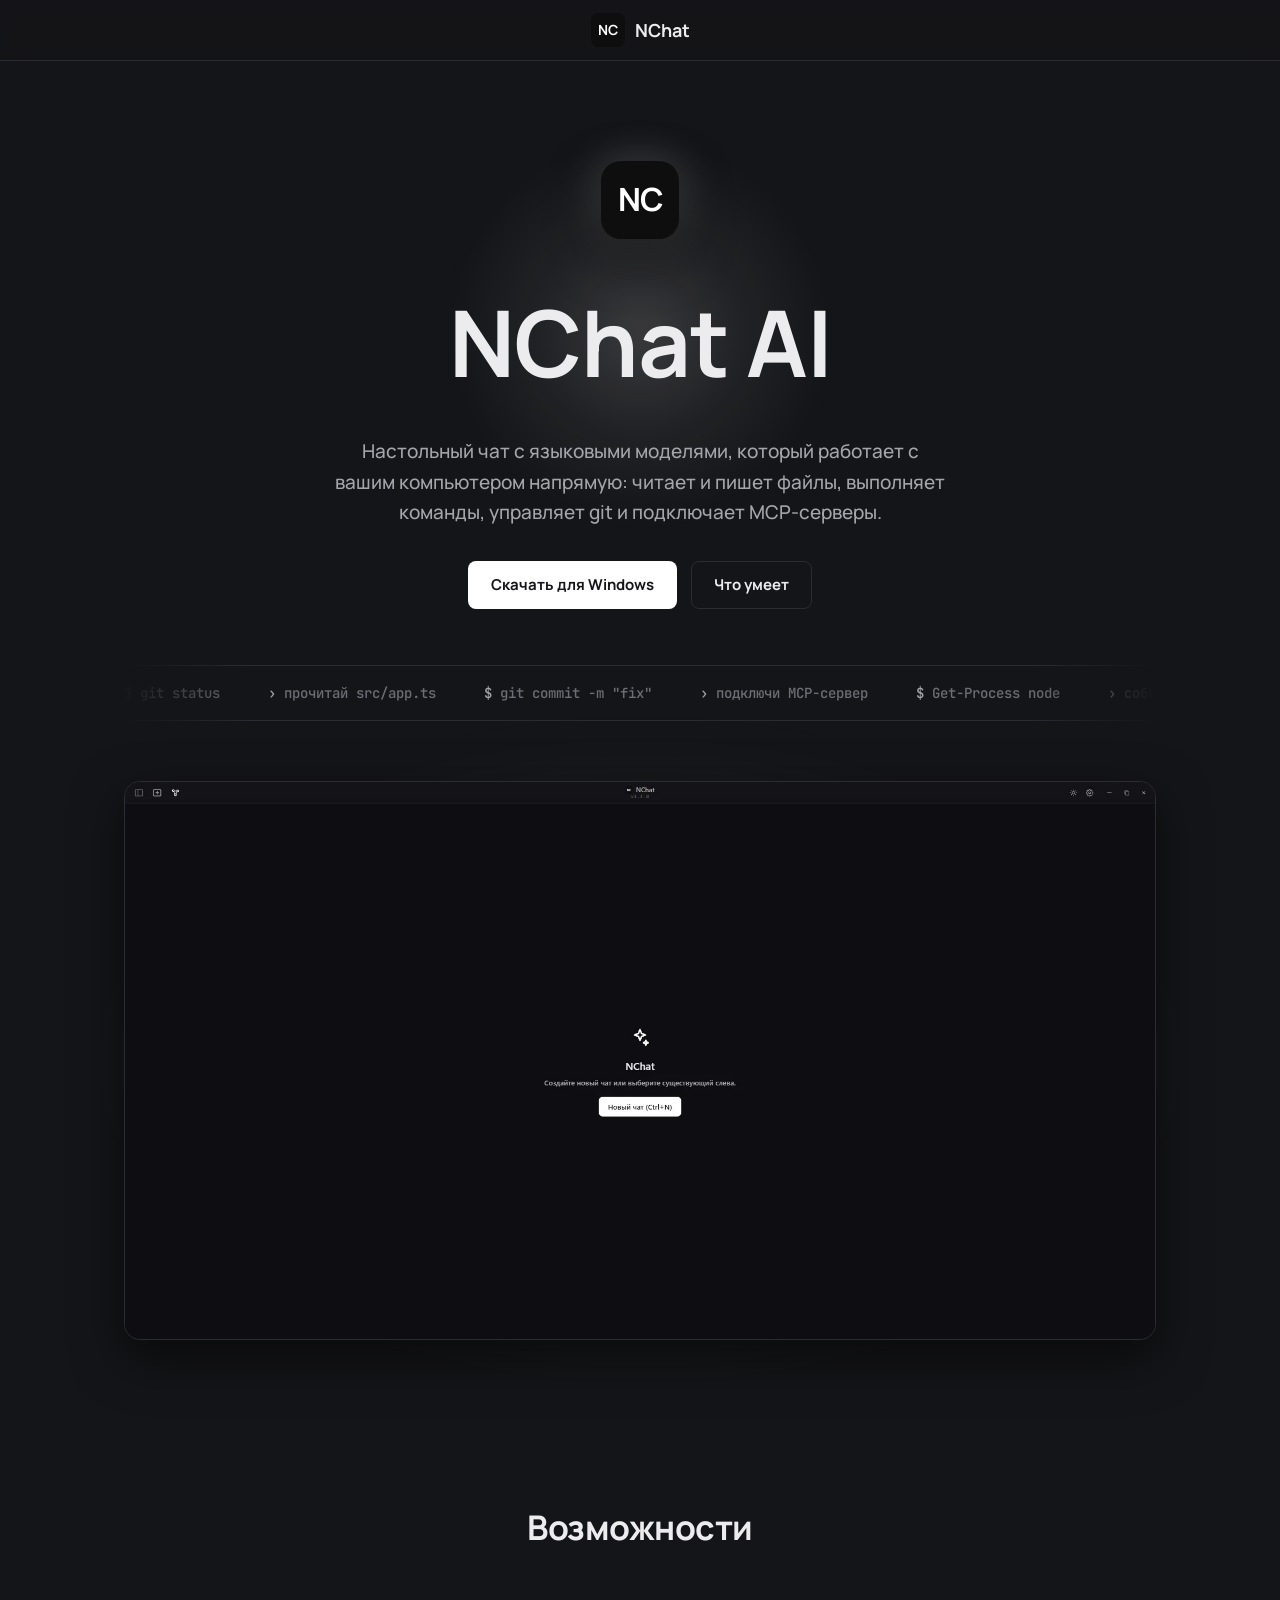
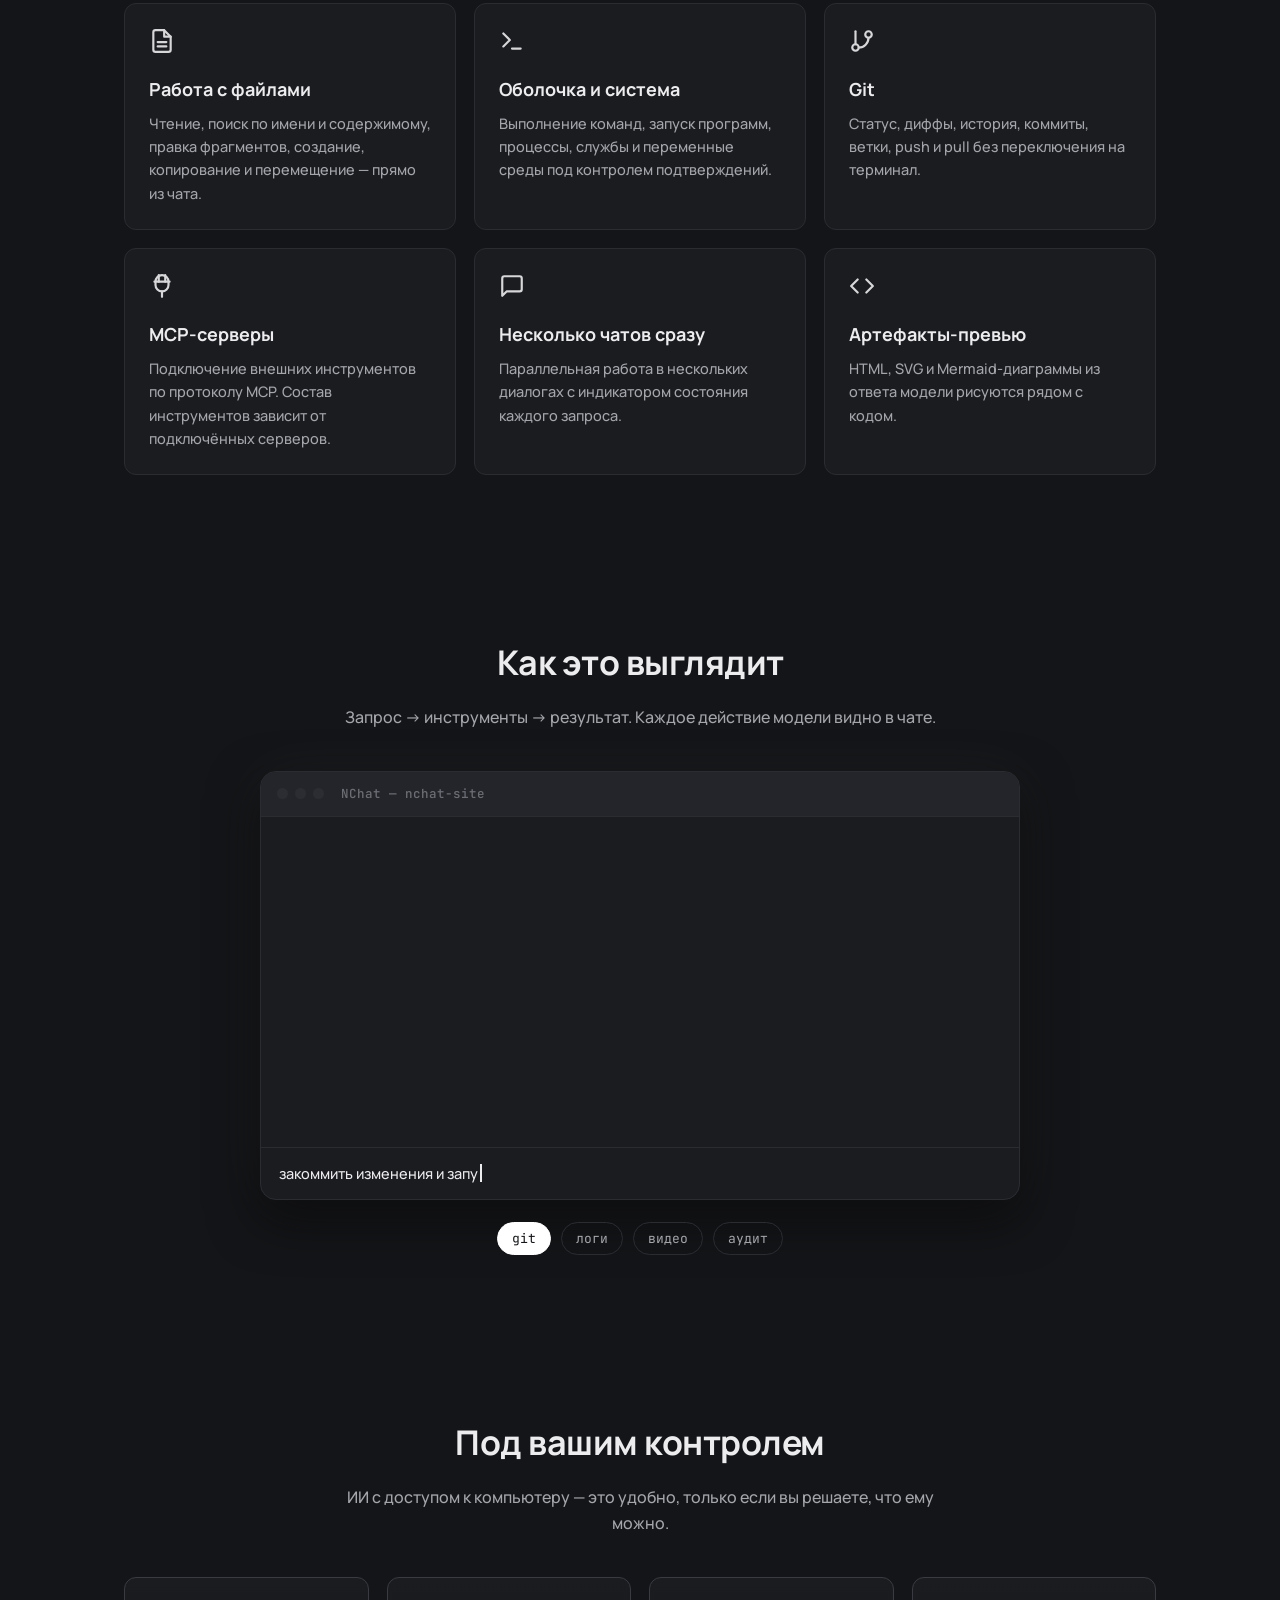
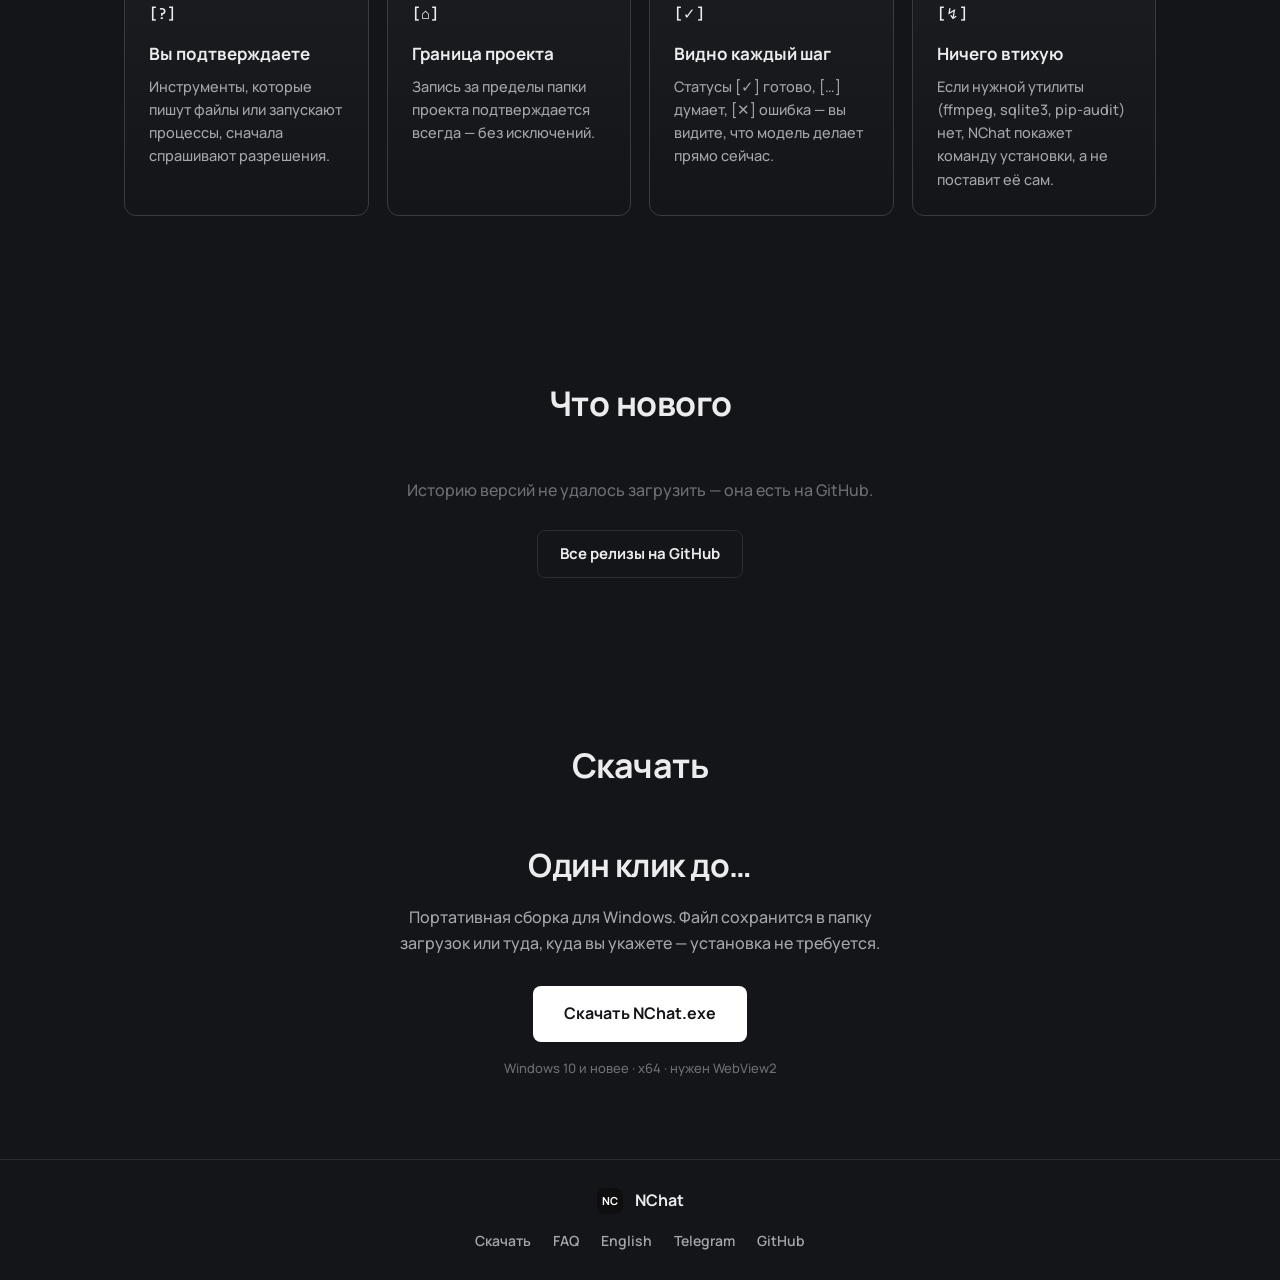
==== index.html @ 92246696 "EN: перевод описаний релизов (en/releases.json) и FAQ (en/faq.html), hreflang, sitemap" ====
<!DOCTYPE html>
<html lang="ru">
<head>
  <meta charset="UTF-8" />
  <meta name="viewport" content="width=device-width, initial-scale=1.0" />
  <title>NChat AI — ИИ-чат для Windows с доступом к файлам, git и MCP</title>
  <meta name="description" content="NChat AI — бесплатный настольный ИИ-чат для Windows. Работает с файлами, оболочкой, git и MCP-серверами, параллельные чаты в одном окне." />
  <meta name="google-site-verification" content="sOSsTt8j9l43cKcpFLRdEtRQj6Wx3uHddxCGCiyUdO0" />
  <link rel="canonical" href="https://uzuqween.github.io/nchat-site/" />
  <link rel="alternate" hreflang="ru" href="https://uzuqween.github.io/nchat-site/" />
  <link rel="alternate" hreflang="en" href="https://uzuqween.github.io/nchat-site/en/" />
  <link rel="alternate" hreflang="x-default" href="https://uzuqween.github.io/nchat-site/" />
  <meta name="robots" content="index, follow" />
  <meta property="og:type" content="website" />
  <meta property="og:site_name" content="NChat" />
  <meta name="application-name" content="NChat" />
  <meta property="og:title" content="NChat AI — ИИ-чат для Windows с доступом к файлам, git и MCP" />
  <meta property="og:description" content="Бесплатное приложение для Windows: файлы, оболочка, git, MCP-серверы и параллельные чаты с языковыми моделями в одном окне." />
  <meta property="og:url" content="https://uzuqween.github.io/nchat-site/" />
  <meta property="og:image" content="https://uzuqween.github.io/nchat-site/assets/main.jpg?v=110" />
  <meta property="og:locale" content="ru_RU" />
  <meta name="twitter:card" content="summary_large_image" />
  <script type="application/ld+json">
  {"@context":"https://schema.org","@type":"SoftwareApplication","name":"NChat","alternateName":["NChat AI","NeuralChat"],"downloadUrl":"https://github.com/uzuqween/nchat-site/releases/latest/download/NChat.exe","sameAs":["https://github.com/uzuqween/nchat-site","https://t.me/NChat_AI"],"operatingSystem":"Windows","applicationCategory":"DeveloperApplication","inLanguage":["ru","en"],"isAccessibleForFree":true,"description":"Настольный ИИ-чат: файлы, оболочка, git, MCP-серверы и параллельные чаты в одном окне.","url":"https://uzuqween.github.io/nchat-site/","image":"https://uzuqween.github.io/nchat-site/assets/main.jpg?v=110","offers":{"@type":"Offer","price":"0","priceCurrency":"RUB"}}
  </script>
  <script type="application/ld+json">
  {"@context":"https://schema.org","@type":"WebSite","name":"NChat","alternateName":["NChat AI","NeuralChat","NChat (NeuralChat)"],"url":"https://uzuqween.github.io/nchat-site/"}
  </script>
  <link rel="icon" href="assets/icon.svg" type="image/svg+xml" />
  <link rel="preconnect" href="https://fonts.googleapis.com" />
  <link rel="preconnect" href="https://fonts.gstatic.com" crossorigin />
  <!-- Manrope с кириллицей (Quicksand русский текст не поддерживает) + JetBrains Mono для акцентов -->
  <link rel="stylesheet" href="https://fonts.googleapis.com/css2?family=Manrope:wght@400;500;600;700;800&family=JetBrains+Mono:wght@400;500&display=swap" />
  <link rel="stylesheet" href="styles.css?v=8" />
</head>
<body>
  <header class="site-header">
    <div class="container header-inner">
      <a class="brand" href="#top">
        <span class="brand-logo" aria-hidden="true">NC</span>
        <span class="brand-name">NChat</span>
      </a>
    </div>
  </header>

  <main id="top">
    <!-- Первый экран -->
    <section class="hero">
      <div class="container hero-inner">
        <div class="hero-logo" aria-hidden="true">NC</div>
        <h1 class="hero-title">NChat AI</h1>
        <p class="hero-lead">
          Настольный чат с языковыми моделями, который работает с вашим
          компьютером напрямую: читает и пишет файлы, выполняет команды,
          управляет git и подключает MCP-серверы.
        </p>
        <div class="hero-actions">
          <a class="btn btn-primary" href="#download">Скачать для Windows</a>
          <a class="btn btn-ghost" href="#features">Что умеет</a>
        </div>

        <!-- Бегущая строка: команды и запросы, которые NChat выполняет на практике.
             Контент дублирован — петля marquee бесшовная. -->
        <div class="hero-marquee" aria-hidden="true">
          <div class="marquee">
            <div class="marquee-track">
              <span class="marquee-item"><b>$</b> git status</span>
              <span class="marquee-item"><b>›</b> прочитай src/app.ts</span>
              <span class="marquee-item"><b>$</b> git commit -m "fix"</span>
              <span class="marquee-item"><b>›</b> подключи MCP-сервер</span>
              <span class="marquee-item"><b>$</b> Get-Process node</span>
              <span class="marquee-item"><b>›</b> собери HTML-превью</span>
              <span class="marquee-item"><b>$</b> git push origin master</span>
              <span class="marquee-item"><b>›</b> найди TODO в проекте</span>
              <span class="marquee-item"><b>$</b> git status</span>
              <span class="marquee-item"><b>›</b> прочитай src/app.ts</span>
              <span class="marquee-item"><b>$</b> git commit -m "fix"</span>
              <span class="marquee-item"><b>›</b> подключи MCP-сервер</span>
              <span class="marquee-item"><b>$</b> Get-Process node</span>
              <span class="marquee-item"><b>›</b> собери HTML-превью</span>
              <span class="marquee-item"><b>$</b> git push origin master</span>
              <span class="marquee-item"><b>›</b> найди TODO в проекте</span>
            </div>
          </div>
        </div>

        <div class="hero-preview" id="hero-preview">
          <img src="assets/main.jpg?v=110" alt="Главное окно NChat" loading="lazy" />
        </div>
      </div>
    </section>

    <!-- Возможности -->
    <section id="features" class="section">
      <div class="container">
        <h2 class="section-title">Возможности</h2>
        <div class="feature-grid">
          <article class="feature">
            <svg class="feature-icon" viewBox="0 0 24 24" fill="none" stroke="currentColor" stroke-width="2" stroke-linecap="round" stroke-linejoin="round" aria-hidden="true">
              <path d="M14 2H6a2 2 0 0 0-2 2v16a2 2 0 0 0 2 2h12a2 2 0 0 0 2-2V8z"/><polyline points="14 2 14 8 20 8"/><line x1="16" y1="13" x2="8" y2="13"/><line x1="16" y1="17" x2="8" y2="17"/>
            </svg>
            <h3>Работа с файлами</h3>
            <p>Чтение, поиск по имени и содержимому, правка фрагментов, создание, копирование и перемещение — прямо из чата.</p>
          </article>
          <article class="feature">
            <svg class="feature-icon" viewBox="0 0 24 24" fill="none" stroke="currentColor" stroke-width="2" stroke-linecap="round" stroke-linejoin="round" aria-hidden="true">
              <polyline points="4 17 10 11 4 5"/><line x1="12" y1="19" x2="20" y2="19"/>
            </svg>
            <h3>Оболочка и система</h3>
            <p>Выполнение команд, запуск программ, процессы, службы и переменные среды под контролем подтверждений.</p>
          </article>
          <article class="feature">
            <svg class="feature-icon" viewBox="0 0 24 24" fill="none" stroke="currentColor" stroke-width="2" stroke-linecap="round" stroke-linejoin="round" aria-hidden="true">
              <line x1="6" y1="3" x2="6" y2="15"/><circle cx="18" cy="6" r="3"/><circle cx="6" cy="18" r="3"/><path d="M18 9a9 9 0 0 1-9 9"/>
            </svg>
            <h3>Git</h3>
            <p>Статус, диффы, история, коммиты, ветки, push и pull без переключения на терминал.</p>
          </article>
          <article class="feature">
            <svg class="feature-icon" viewBox="0 0 24 24" fill="none" stroke="currentColor" stroke-width="2" stroke-linecap="round" stroke-linejoin="round" aria-hidden="true">
              <path d="M9 2v6"/><path d="M15 2v6"/><path d="M12 17v5"/><path d="M5 8h14"/><path d="M6 11V8a6 6 0 0 1 12 0v3a6 6 0 0 1-12 0z"/>
            </svg>
            <h3>MCP-серверы</h3>
            <p>Подключение внешних инструментов по протоколу MCP. Состав инструментов зависит от подключённых серверов.</p>
          </article>
          <article class="feature">
            <svg class="feature-icon" viewBox="0 0 24 24" fill="none" stroke="currentColor" stroke-width="2" stroke-linecap="round" stroke-linejoin="round" aria-hidden="true">
              <path d="M21 15a2 2 0 0 1-2 2H7l-4 4V5a2 2 0 0 1 2-2h14a2 2 0 0 1 2 2z"/>
            </svg>
            <h3>Несколько чатов сразу</h3>
            <p>Параллельная работа в нескольких диалогах с индикатором состояния каждого запроса.</p>
          </article>
          <article class="feature">
            <svg class="feature-icon" viewBox="0 0 24 24" fill="none" stroke="currentColor" stroke-width="2" stroke-linecap="round" stroke-linejoin="round" aria-hidden="true">
              <polyline points="16 18 22 12 16 6"/><polyline points="8 6 2 12 8 18"/>
            </svg>
            <h3>Артефакты-превью</h3>
            <p>HTML, SVG и Mermaid-диаграммы из ответа модели рисуются рядом с кодом.</p>
          </article>
        </div>
      </div>
    </section>


    <!-- Демо: анимированное окно чата, сценарии крутятся по кругу (script.js) -->
    <section id="demo" class="section">
      <div class="container">
        <h2 class="section-title">Как это выглядит</h2>
        <p class="section-lead">Запрос → инструменты → результат. Каждое действие модели видно в чате.</p>
        <div class="demo-window" aria-label="Анимированный пример работы NChat">
          <div class="demo-titlebar">
            <span class="demo-dot"></span><span class="demo-dot"></span><span class="demo-dot"></span>
            <span class="demo-title" id="demo-title">NChat — проект</span>
          </div>
          <div class="demo-body" id="demo-body" aria-live="polite"></div>
          <div class="demo-input">
            <span class="demo-input-text" id="demo-input"></span><span class="demo-caret" aria-hidden="true"></span>
          </div>
        </div>
        <div class="demo-tabs" id="demo-tabs" role="tablist"></div>
      </div>
    </section>

    <!-- Безопасность -->
    <section id="security" class="section">
      <div class="container">
        <h2 class="section-title">Под вашим контролем</h2>
        <p class="section-lead">ИИ с доступом к компьютеру — это удобно, только если вы решаете, что ему можно.</p>
        <div class="security-grid">
          <article class="security-card">
            <span class="security-badge">[?]</span>
            <h3>Вы подтверждаете</h3>
            <p>Инструменты, которые пишут файлы или запускают процессы, сначала спрашивают разрешения.</p>
          </article>
          <article class="security-card">
            <span class="security-badge">[⌂]</span>
            <h3>Граница проекта</h3>
            <p>Запись за пределы папки проекта подтверждается всегда — без исключений.</p>
          </article>
          <article class="security-card">
            <span class="security-badge">[✓]</span>
            <h3>Видно каждый шаг</h3>
            <p>Статусы [✓] готово, […] думает, [✕] ошибка — вы видите, что модель делает прямо сейчас.</p>
          </article>
          <article class="security-card">
            <span class="security-badge">[↯]</span>
            <h3>Ничего втихую</h3>
            <p>Если нужной утилиты (ffmpeg, sqlite3, pip-audit) нет, NChat покажет команду установки, а не поставит её сам.</p>
          </article>
        </div>
      </div>
    </section>

    <!-- Что нового: подтягивается из GitHub Releases (script.js) -->
    <section id="changelog" class="section">
      <div class="container changelog-inner">
        <h2 class="section-title">Что нового</h2>
        <div class="changelog" id="changelog-list">
          <p class="changelog-fallback">Загружаем историю версий…</p>
        </div>
        <a class="btn btn-ghost changelog-all" href="https://github.com/uzuqween/nchat-site/releases" target="_blank" rel="noopener">Все релизы на GitHub</a>
      </div>
    </section>

    <!-- Скачивание -->
    <section id="download" class="section">
      <div class="container download-inner">
        <h2 class="section-title">Скачать</h2>
        <p class="download-tagline">Один клик до…</p>
        <p class="download-text">
          Портативная сборка для Windows. Файл сохранится в папку загрузок или
          туда, куда вы укажете — установка не требуется.
        </p>
        <a class="btn btn-primary btn-lg" id="download-btn" href="https://github.com/uzuqween/nchat-site/releases/latest/download/NChat.exe">
          Скачать NChat.exe
        </a>
        <p class="download-stats" id="download-stats" hidden></p>
        <p class="download-note">Windows 10 и новее · x64 · нужен WebView2</p>
      </div>
    </section>
  </main>

  <footer class="site-footer">
    <div class="container footer-inner">
      <span class="brand-logo brand-logo-sm" aria-hidden="true">NC</span>
      <span class="footer-text">NChat</span>
      <nav class="footer-nav" aria-label="Ссылки">
        <a class="footer-link" href="#download">Скачать</a>
        <a class="footer-link" href="faq.html">FAQ</a>
        <a class="footer-link" href="en/" hreflang="en" lang="en">English</a>
        <a class="footer-link" href="https://t.me/NChat_AI" target="_blank" rel="noopener">Telegram</a>
        <a class="footer-link" href="https://github.com/uzuqween/nchat-site/releases" target="_blank" rel="noopener">GitHub</a>
      </nav>
    </div>
  </footer>

  <script src="script.js?v=4"></script>
</body>
</html>
---- styles.css ----
/* ─────────── Токены (совпадают с приложением NChat) ─────────── */

:root {
  --font: 'Manrope', -apple-system, BlinkMacSystemFont, 'Segoe UI', Roboto, sans-serif;
  --font-mono: 'JetBrains Mono', 'Cascadia Code', Consolas, monospace;

  --radius-sm: 8px;
  --radius: 12px;
  --radius-lg: 16px;

  --transition: 140ms cubic-bezier(0.22, 1, 0.36, 1);
  --transition-slow: 300ms cubic-bezier(0.22, 1, 0.36, 1);
  --ease-out: cubic-bezier(0.16, 1, 0.3, 1);
  --ease-spring: cubic-bezier(0.34, 1.4, 0.64, 1);

  --accent: #ffffff;
  --accent-rgb: 255, 255, 255;

  /* Серо-графитовая тёмная тема */
  --bg-primary: #141518;
  --bg-secondary: #1b1c20;
  --bg-tertiary: #24252a;
  --bg-hover: #2c2d33;
  --border: #2b2c32;
  --text-primary: #ececee;
  --text-secondary: #a4a6ac;
  --text-muted: #6c6e75;
  --shadow: 0 4px 16px rgba(0, 0, 0, 0.4);
  --shadow-lg: 0 18px 50px rgba(0, 0, 0, 0.55);

  --maxw: 1080px;
}

/* ─────────── Сброс ─────────── */

* { margin: 0; padding: 0; box-sizing: border-box; }

html { scroll-behavior: smooth; }

body {
  font-family: var(--font);
  font-size: 16px;
  font-weight: 500;
  line-height: 1.6;
  color: var(--text-primary);
  background: var(--bg-primary);
  -webkit-font-smoothing: antialiased;
  text-rendering: optimizeLegibility;
}

a { color: inherit; text-decoration: none; }

.container {
  width: 100%;
  max-width: var(--maxw);
  margin: 0 auto;
  padding: 0 24px;
}

/* ─────────── Логотип-куб NC ─────────── */

.brand-logo {
  display: inline-flex;
  align-items: center;
  justify-content: center;
  width: 34px;
  height: 34px;
  border-radius: var(--radius-sm);
  background: #0e0e0e;
  color: #fff;
  font-weight: 700;
  font-size: 14px;
  letter-spacing: -0.5px;
  flex: 0 0 auto;
}

.brand-logo-sm { width: 26px; height: 26px; font-size: 11px; }

/* ─────────── Шапка ─────────── */

.site-header {
  position: sticky;
  top: 0;
  z-index: 20;
  background: rgba(20, 21, 24, 0.8);
  backdrop-filter: blur(10px);
  border-bottom: 1px solid var(--border);
}

.header-inner {
  display: flex;
  align-items: center;
  justify-content: center;
  height: 60px;
}

.brand {
  display: inline-flex;
  align-items: center;
  gap: 10px;
  font-weight: 700;
  font-size: 18px;
}

.nav {
  display: flex;
  align-items: center;
  gap: 24px;
  font-size: 14px;
  font-weight: 600;
}

.nav a {
  color: var(--text-secondary);
  transition: color var(--transition);
}

.nav a:hover { color: var(--text-primary); }

.nav-github {
  display: inline-flex;
  align-items: center;
  gap: 7px;
  padding: 6px 14px;
  border: 1px solid var(--border);
  border-radius: var(--radius-sm);
  transition: border-color var(--transition), color var(--transition), background var(--transition);
}

.nav-github:hover { border-color: var(--text-muted); background: var(--bg-hover); }

/* Кнопка-бургер: скрыта на десктопе, появляется на мобильных */
.nav-toggle {
  display: none;
  flex-direction: column;
  justify-content: center;
  gap: 5px;
  width: 40px;
  height: 40px;
  padding: 8px;
  background: transparent;
  border: 1px solid var(--border);
  border-radius: var(--radius-sm);
  cursor: pointer;
}

.nav-toggle span {
  display: block;
  height: 2px;
  width: 100%;
  background: var(--text-primary);
  border-radius: 2px;
  transition: transform var(--transition), opacity var(--transition);
}

/* Превращение бургера в крестик при открытом меню */
.nav-toggle[aria-expanded="true"] span:nth-child(1) { transform: translateY(7px) rotate(45deg); }
.nav-toggle[aria-expanded="true"] span:nth-child(2) { opacity: 0; }
.nav-toggle[aria-expanded="true"] span:nth-child(3) { transform: translateY(-7px) rotate(-45deg); }

/* ─────────── Первый экран ─────────── */

.hero {
  position: relative;
  padding: 100px 0 80px;
  overflow: hidden;
}

/* Bloom: мягкое свечение за логотипом-кубом. Радиальный градиент без резких
   границ читается как рассеянный свет. */
/* Bloom за логотипом. Позиция смещается за курсором через --bloom-x/--bloom-y
   (обновляет script.js, свойство translate не конфликтует с transform-центровкой). */
.hero::before {
  content: '';
  position: absolute;
  top: 60px;
  left: 50%;
  width: 420px;
  height: 420px;
  transform: translateX(-50%);
  background: radial-gradient(circle, rgba(var(--accent-rgb), 0.16) 0%, rgba(var(--accent-rgb), 0.06) 34%, transparent 66%);
  pointer-events: none;
  filter: blur(10px);
  animation: bloomPulse 6s ease-in-out infinite;
  z-index: 0;
  translate: var(--bloom-x, 0px) var(--bloom-y, 0px);
}

@keyframes bloomPulse {
  0%, 100% { opacity: 0.75; transform: translateX(-50%) scale(1); }
  50% { opacity: 1; transform: translateX(-50%) scale(1.06); }
}

.hero-inner {
  position: relative;
  z-index: 1;
  display: flex;
  flex-direction: column;
  align-items: center;
  text-align: center;
}

.hero-logo {
  display: inline-flex;
  align-items: center;
  justify-content: center;
  width: 78px;
  height: 78px;
  border-radius: 20px;
  background: #0e0e0e;
  color: #fff;
  font-weight: 700;
  font-size: 32px;
  letter-spacing: -1px;
  margin-bottom: 30px;
  box-shadow: var(--shadow-lg), 0 0 44px rgba(var(--accent-rgb), 0.22);
  animation: riseIn 600ms var(--ease-out) both;
}

.hero-title {
  font-size: clamp(48px, 9vw, 92px);
  font-weight: 700;
  letter-spacing: -1px;
  animation: riseIn 600ms var(--ease-out) both;
}

.hero-lead {
  max-width: 620px;
  margin-top: 20px;
  font-size: clamp(16px, 2.2vw, 19px);
  color: var(--text-secondary);
  animation: riseIn 600ms var(--ease-out) 80ms both;
}

.hero-actions {
  display: flex;
  gap: 14px;
  margin-top: 34px;
  flex-wrap: wrap;
  justify-content: center;
  animation: riseIn 600ms var(--ease-out) 160ms both;
}

.hero-preview {
  position: relative;
  width: 100%;
  margin-top: 60px;
  perspective: 1200px;
  animation: riseIn 700ms var(--ease-out) 240ms both;
}

/* Bloom за главным скриншотом: свечение шире самой картинки, поэтому
   изображение как будто светится изнутри и отделяется от фона. */
.hero-preview::before {
  content: '';
  position: absolute;
  inset: -8% -4%;
  background: radial-gradient(ellipse at center, rgba(var(--accent-rgb), 0.16) 0%, rgba(var(--accent-rgb), 0.05) 42%, transparent 72%);
  filter: blur(28px);
  z-index: 0;
  pointer-events: none;
}

.hero-preview img {
  position: relative;
  z-index: 1;
  display: block;
  width: 100%;
  height: auto;
  border: 1px solid var(--border);
  border-radius: var(--radius-lg);
  box-shadow: var(--shadow-lg);
  transform: rotateX(var(--tilt-x, 0deg)) rotateY(var(--tilt-y, 0deg));
  will-change: transform;
}

/* Плавный возврат наклона при уходе курсора (класс вешает script.js) */
.hero-preview.tilt-settle img {
  transition: transform 500ms var(--ease-out);
}

/* ─────────── Бегущая строка команд ─────────── */

.hero-marquee {
  margin-top: 56px;
  width: 100%;
}

.marquee {
  overflow: hidden;
  border-top: 1px solid var(--border);
  border-bottom: 1px solid var(--border);
  padding: 14px 0;
  white-space: nowrap;
  -webkit-mask-image: linear-gradient(90deg, transparent, #000 12%, #000 88%, transparent);
  mask-image: linear-gradient(90deg, transparent, #000 12%, #000 88%, transparent);
}

.marquee-track {
  display: inline-flex;
  animation: marqueeScroll 36s linear infinite;
}

/* Контент дублируется в HTML дважды — бесшовная петля на -50% */
@keyframes marqueeScroll {
  from { transform: translateX(0); }
  to { transform: translateX(-50%); }
}

.marquee-item {
  font-family: var(--font-mono);
  font-size: 14px;
  color: var(--text-muted);
  margin-right: 48px;
  flex: 0 0 auto;
}

.marquee-item b { color: var(--text-secondary); font-weight: 500; }

/* ─────────── Кнопки ─────────── */

.btn {
  display: inline-flex;
  align-items: center;
  justify-content: center;
  padding: 11px 22px;
  border-radius: var(--radius-sm);
  border: 1px solid transparent;
  font-family: inherit;
  font-size: 15px;
  font-weight: 700;
  cursor: pointer;
  transition: transform var(--transition), background var(--transition), border-color var(--transition), color var(--transition), box-shadow var(--transition);
}

.btn-primary {
  background: var(--accent);
  color: #141518;
}

.btn-primary:hover { transform: translateY(-2px); box-shadow: var(--shadow), 0 0 30px rgba(var(--accent-rgb), 0.28); }
.btn-primary:active { transform: translateY(0) scale(0.97); }

.btn-ghost {
  background: transparent;
  border-color: var(--border);
  color: var(--text-primary);
}

.btn-ghost:hover { border-color: var(--text-muted); background: var(--bg-hover); transform: translateY(-2px); }
.btn-ghost:active { transform: translateY(0) scale(0.97); }

.btn-lg { padding: 14px 30px; font-size: 16px; }

/* ─────────── Секции ─────────── */

.section { padding: 80px 0; }

.section-title {
  font-size: clamp(26px, 4vw, 34px);
  font-weight: 700;
  letter-spacing: -0.5px;
  text-align: center;
  margin-bottom: 48px;
}

/* ─────────── Возможности ─────────── */

.feature-grid {
  display: grid;
  grid-template-columns: repeat(auto-fit, minmax(280px, 1fr));
  gap: 18px;
}

.feature {
  padding: 24px;
  border: 1px solid var(--border);
  border-radius: var(--radius);
  background: var(--bg-secondary);
  transition: border-color var(--transition-slow), transform var(--transition-slow), box-shadow var(--transition-slow);
}

.feature:hover {
  border-color: rgba(var(--accent-rgb), 0.35);
  transform: translateY(-3px);
  box-shadow: var(--shadow), 0 0 24px rgba(var(--accent-rgb), 0.07);
}

.feature-icon {
  width: 26px;
  height: 26px;
  color: var(--text-primary);
  opacity: 0.9;
  margin-bottom: 14px;
}

.feature h3 {
  font-size: 18px;
  font-weight: 700;
  margin-bottom: 8px;
}

.feature p {
  font-size: 14.5px;
  color: var(--text-secondary);
}

/* ─────────── Скачивание ─────────── */

.download-inner {
  display: flex;
  flex-direction: column;
  align-items: center;
  text-align: center;
}

.download-text {
  max-width: 520px;
  color: var(--text-secondary);
  margin-bottom: 30px;
}

/* Короткая фраза над текстом блока: крупная, приглушённая, задаёт настроение. */
.download-tagline {
  font-size: clamp(22px, 4vw, 32px);
  font-weight: 700;
  letter-spacing: -0.5px;
  margin-bottom: 14px;
  color: var(--text-primary);
}

/* Строка статистики из GitHub Releases API: версия · размер · скачивания */
.download-stats {
  margin-top: 16px;
  font-family: var(--font-mono);
  font-size: 13px;
  color: var(--text-secondary);
  padding: 6px 14px;
  border: 1px solid var(--border);
  border-radius: 999px;
  background: var(--bg-secondary);
}

.download-stats .accent { color: var(--text-primary); font-weight: 700; }

.download-note {
  margin-top: 16px;
  font-size: 13px;
  color: var(--text-muted);
}

/* ─────────── Подвал ─────────── */

.site-footer {
  border-top: 1px solid var(--border);
  padding: 28px 0;
}

.footer-inner {
  display: flex;
  align-items: center;
  gap: 12px;
}

.footer-text { font-weight: 700; }

.footer-author {
  margin-left: auto;
  font-size: 13px;
  color: var(--text-muted);
  font-family: var(--font-mono, monospace);
}

.footer-link {
  font-size: 14px;
  font-weight: 600;
  color: var(--text-secondary);
  transition: color var(--transition);
}

.footer-link:hover { color: var(--text-primary); }

/* ─────────── Анимации ─────────── */

@keyframes riseIn {
  from { opacity: 0; transform: translateY(16px); }
  to { opacity: 1; transform: none; }
}

/* Появление секций при прокрутке (класс вешает script.js) */
.reveal {
  opacity: 0;
  transform: translateY(24px);
  transition: opacity 600ms var(--ease-out), transform 600ms var(--ease-out);
}

.reveal.visible { opacity: 1; transform: none; }

@media (prefers-reduced-motion: reduce) {
  html { scroll-behavior: auto; }
  * { animation-duration: 0.01ms !important; transition-duration: 0.01ms !important; }
  .reveal { opacity: 1; transform: none; }
  .marquee-track { animation: none; }
}

/* ─────────── Адаптив ─────────── */

@media (max-width: 640px) {
  .hero { padding: 70px 0 60px; }
  .section { padding: 60px 0; }

  /* Навигация превращается в выпадающее меню за бургером.
     Раньше ссылки просто скрывались — с телефона нельзя было попасть
     в «Возможности» и «Скачать». */
  .nav-toggle { display: flex; }

  .nav {
    position: absolute;
    top: 60px;
    left: 0;
    right: 0;
    flex-direction: column;
    align-items: stretch;
    gap: 4px;
    padding: 12px 24px 16px;
    background: var(--bg-primary);
    border-bottom: 1px solid var(--border);
    font-size: 15px;
    opacity: 0;
    transform: translateY(-8px);
    pointer-events: none;
    transition: opacity var(--transition-slow), transform var(--transition-slow);
  }

  .nav.open {
    opacity: 1;
    transform: none;
    pointer-events: auto;
  }

  .nav a {
    display: block;
    padding: 10px 4px;
  }

  .nav .nav-github {
    justify-content: center;
    margin-top: 8px;
    padding: 10px 14px;
  }

  .footer-inner { flex-wrap: wrap; }
  .footer-author { margin-left: 0; width: 100%; order: 5; }
}

/* ─────────── Подзаголовок секции ─────────── */

.section-lead {
  max-width: 600px;
  margin: -32px auto 40px;
  text-align: center;
  color: var(--text-secondary);
}

/* ─────────── Демо-окно ─────────── */

.demo-window {
  max-width: 760px;
  margin: 0 auto;
  border: 1px solid var(--border);
  border-radius: var(--radius-lg);
  background: var(--bg-secondary);
  box-shadow: var(--shadow-lg), 0 0 60px rgba(var(--accent-rgb), 0.05);
  overflow: hidden;
}

.demo-titlebar {
  display: flex;
  align-items: center;
  gap: 7px;
  padding: 12px 16px;
  border-bottom: 1px solid var(--border);
  background: var(--bg-tertiary);
}

.demo-dot { width: 11px; height: 11px; border-radius: 50%; background: var(--bg-hover); }

.demo-title {
  margin-left: 10px;
  font-family: var(--font-mono);
  font-size: 12.5px;
  color: var(--text-muted);
}

.demo-body {
  height: 330px;
  padding: 20px;
  display: flex;
  flex-direction: column;
  gap: 12px;
  overflow: hidden;
  justify-content: flex-end;
}

.demo-msg {
  max-width: 85%;
  padding: 10px 14px;
  border-radius: var(--radius);
  font-size: 14.5px;
  line-height: 1.5;
  animation: riseIn 360ms var(--ease-out) both;
}

.demo-msg.user {
  align-self: flex-end;
  background: var(--accent);
  color: #141518;
  font-weight: 600;
}

.demo-msg.bot {
  align-self: flex-start;
  background: var(--bg-tertiary);
  border: 1px solid var(--border);
  color: var(--text-primary);
}

.demo-msg.bot code {
  font-family: var(--font-mono);
  font-size: 13px;
  padding: 1px 6px;
  border-radius: 5px;
  background: var(--bg-hover);
}

.demo-tool {
  align-self: flex-start;
  font-family: var(--font-mono);
  font-size: 13px;
  color: var(--text-secondary);
  animation: riseIn 300ms var(--ease-out) both;
}

.demo-tool .st { font-weight: 500; margin-right: 8px; }
.demo-tool .st.run { color: #e8a54b; }
.demo-tool .st.ok { color: #5cc98a; }
.demo-tool .st.ask { color: #6aa7ff; }

.demo-input {
  display: flex;
  align-items: center;
  min-height: 52px;
  padding: 0 18px;
  border-top: 1px solid var(--border);
  font-size: 14.5px;
  color: var(--text-primary);
}

.demo-input-text:empty::before { content: 'Напишите сообщение…'; color: var(--text-muted); }

.demo-caret {
  width: 2px;
  height: 18px;
  margin-left: 2px;
  background: var(--text-primary);
  animation: caretBlink 1s steps(1) infinite;
}

@keyframes caretBlink { 50% { opacity: 0; } }

.demo-tabs {
  display: flex;
  justify-content: center;
  flex-wrap: wrap;
  gap: 10px;
  margin-top: 22px;
}

.demo-tab {
  padding: 7px 14px;
  border: 1px solid var(--border);
  border-radius: 999px;
  background: transparent;
  color: var(--text-secondary);
  font-family: var(--font-mono);
  font-size: 13px;
  cursor: pointer;
  transition: color var(--transition), border-color var(--transition), background var(--transition);
}

.demo-tab:hover { color: var(--text-primary); border-color: var(--text-muted); }
.demo-tab[aria-selected="true"] { color: #141518; background: var(--accent); border-color: var(--accent); }

/* ─────────── Безопасность ─────────── */

.security-grid {
  display: grid;
  grid-template-columns: repeat(auto-fit, minmax(230px, 1fr));
  gap: 18px;
}

.security-card {
  display: flex;
  flex-direction: column;
  padding: 24px;
  border: 1px solid #3a3b42;
  border-radius: var(--radius);
  background: linear-gradient(180deg, var(--bg-secondary), var(--bg-primary));
  transition: border-color var(--transition-slow), transform var(--transition-slow);
}

.security-card:hover { border-color: rgba(var(--accent-rgb), 0.35); transform: translateY(-3px); }

.security-badge {
  display: inline-block;
  margin-bottom: 14px;
  font-family: var(--font-mono);
  font-size: 15px;
  color: var(--text-primary);
}

.security-card h3 { font-size: 17px; font-weight: 700; margin-bottom: 8px; white-space: nowrap; }
.security-card p { font-size: 14.5px; color: var(--text-secondary); }

/* ─────────── Что нового ─────────── */

.changelog-inner { display: flex; flex-direction: column; align-items: center; }

.changelog {
  width: 100%;
  max-width: 760px;
  display: flex;
  flex-direction: column;
  gap: 12px;
}

.changelog-fallback { text-align: center; color: var(--text-muted); }

.release {
  border: 1px solid var(--border);
  border-radius: var(--radius);
  background: var(--bg-secondary);
  overflow: hidden;
}

.release summary {
  display: flex;
  align-items: center;
  gap: 12px;
  padding: 16px 20px;
  cursor: pointer;
  list-style: none;
  font-weight: 700;
}

.release summary::-webkit-details-marker { display: none; }

.release summary::after {
  content: '+';
  margin-left: auto;
  font-family: var(--font-mono);
  color: var(--text-muted);
  transition: transform var(--transition);
}

.release[open] summary::after { transform: rotate(45deg); }

.release-tag {
  font-family: var(--font-mono);
  font-size: 13px;
  padding: 2px 10px;
  border: 1px solid var(--border);
  border-radius: 999px;
  color: var(--text-primary);
}

.release-latest {
  font-family: var(--font-mono);
  font-size: 11.5px;
  padding: 2px 8px;
  border-radius: 999px;
  background: var(--accent);
  color: #141518;
}

.release-date { font-size: 13px; font-weight: 500; color: var(--text-muted); }

.release-body {
  padding: 0 20px 18px;
  font-size: 14.5px;
  color: var(--text-secondary);
}

.release-body h4 {
  margin: 14px 0 6px;
  font-size: 14.5px;
  color: var(--text-primary);
}

.release-body ul { padding-left: 20px; }
.release-body li { margin: 3px 0; }
.release-body strong { color: var(--text-primary); }
.release-body code {
  font-family: var(--font-mono);
  font-size: 12.5px;
  padding: 1px 6px;
  border-radius: 5px;
  background: var(--bg-hover);
  color: var(--text-primary);
}

.changelog-all { margin-top: 26px; }

@media (max-width: 640px) {
  .demo-body { height: 360px; padding: 14px; }
  .demo-msg { max-width: 92%; font-size: 14px; }
  .release summary { flex-wrap: wrap; }
}


/* ─────────── FAQ ─────────── */

.faq-section { padding-top: 120px; }

.faq-inner { max-width: 820px; }

.faq-section .section-lead { margin-bottom: 40px; }

.faq-list {
  display: flex;
  flex-direction: column;
  gap: 12px;
}

.faq-item {
  border: 1px solid var(--border);
  border-radius: var(--radius);
  background: var(--bg-secondary);
  transition: border-color var(--transition-slow), box-shadow var(--transition-slow);
}

.faq-item:hover,
.faq-item[open] {
  border-color: rgba(var(--accent-rgb), 0.35);
  box-shadow: var(--shadow), 0 0 24px rgba(var(--accent-rgb), 0.07);
}

.faq-item summary {
  display: flex;
  align-items: center;
  gap: 14px;
  padding: 18px 22px;
  cursor: pointer;
  list-style: none;
}

.faq-item summary::-webkit-details-marker { display: none; }

.faq-item summary:focus-visible {
  outline: 2px solid rgba(var(--accent-rgb), 0.5);
  outline-offset: 2px;
  border-radius: var(--radius);
}

.faq-icon {
  flex-shrink: 0;
  width: 22px;
  height: 22px;
  color: var(--text-primary);
  opacity: 0.9;
}

.faq-item h3 {
  flex: 1;
  font-size: 17px;
  font-weight: 700;
}

.faq-chevron {
  flex-shrink: 0;
  width: 18px;
  height: 18px;
  color: var(--text-muted);
  transition: transform var(--transition-slow), color var(--transition);
}

.faq-item[open]:not(.is-closing) .faq-chevron {
  transform: rotate(180deg);
  color: var(--text-primary);
}

.faq-answer {
  overflow: hidden;
  transition: height 340ms cubic-bezier(0.22, 1, 0.36, 1), opacity 340ms cubic-bezier(0.22, 1, 0.36, 1);
}

.faq-item p {
  padding: 0 22px 20px 58px;
  font-size: 15px;
  color: var(--text-secondary);
}

.faq-item a,
.faq-cta a:not(.btn) {
  color: var(--text-primary);
  text-decoration: underline;
  text-underline-offset: 3px;
}

.faq-cta {
  margin-top: 40px;
  display: flex;
  flex-direction: column;
  align-items: center;
  gap: 16px;
  text-align: center;
  color: var(--text-secondary);
}

.nav a[aria-current="page"] { color: var(--text-primary); }

@media (max-width: 600px) {
  .faq-item summary { padding: 16px; gap: 12px; }
  .faq-item p { padding: 0 16px 18px 50px; }
}

/* ─────────── Подвал: ссылки ─────────── */

.footer-inner {
  flex-wrap: wrap;
  justify-content: center;
  text-align: center;
}

.footer-nav {
  flex-basis: 100%;
  display: flex;
  flex-wrap: wrap;
  justify-content: center;
  gap: 8px 22px;
  margin-top: 4px;
}
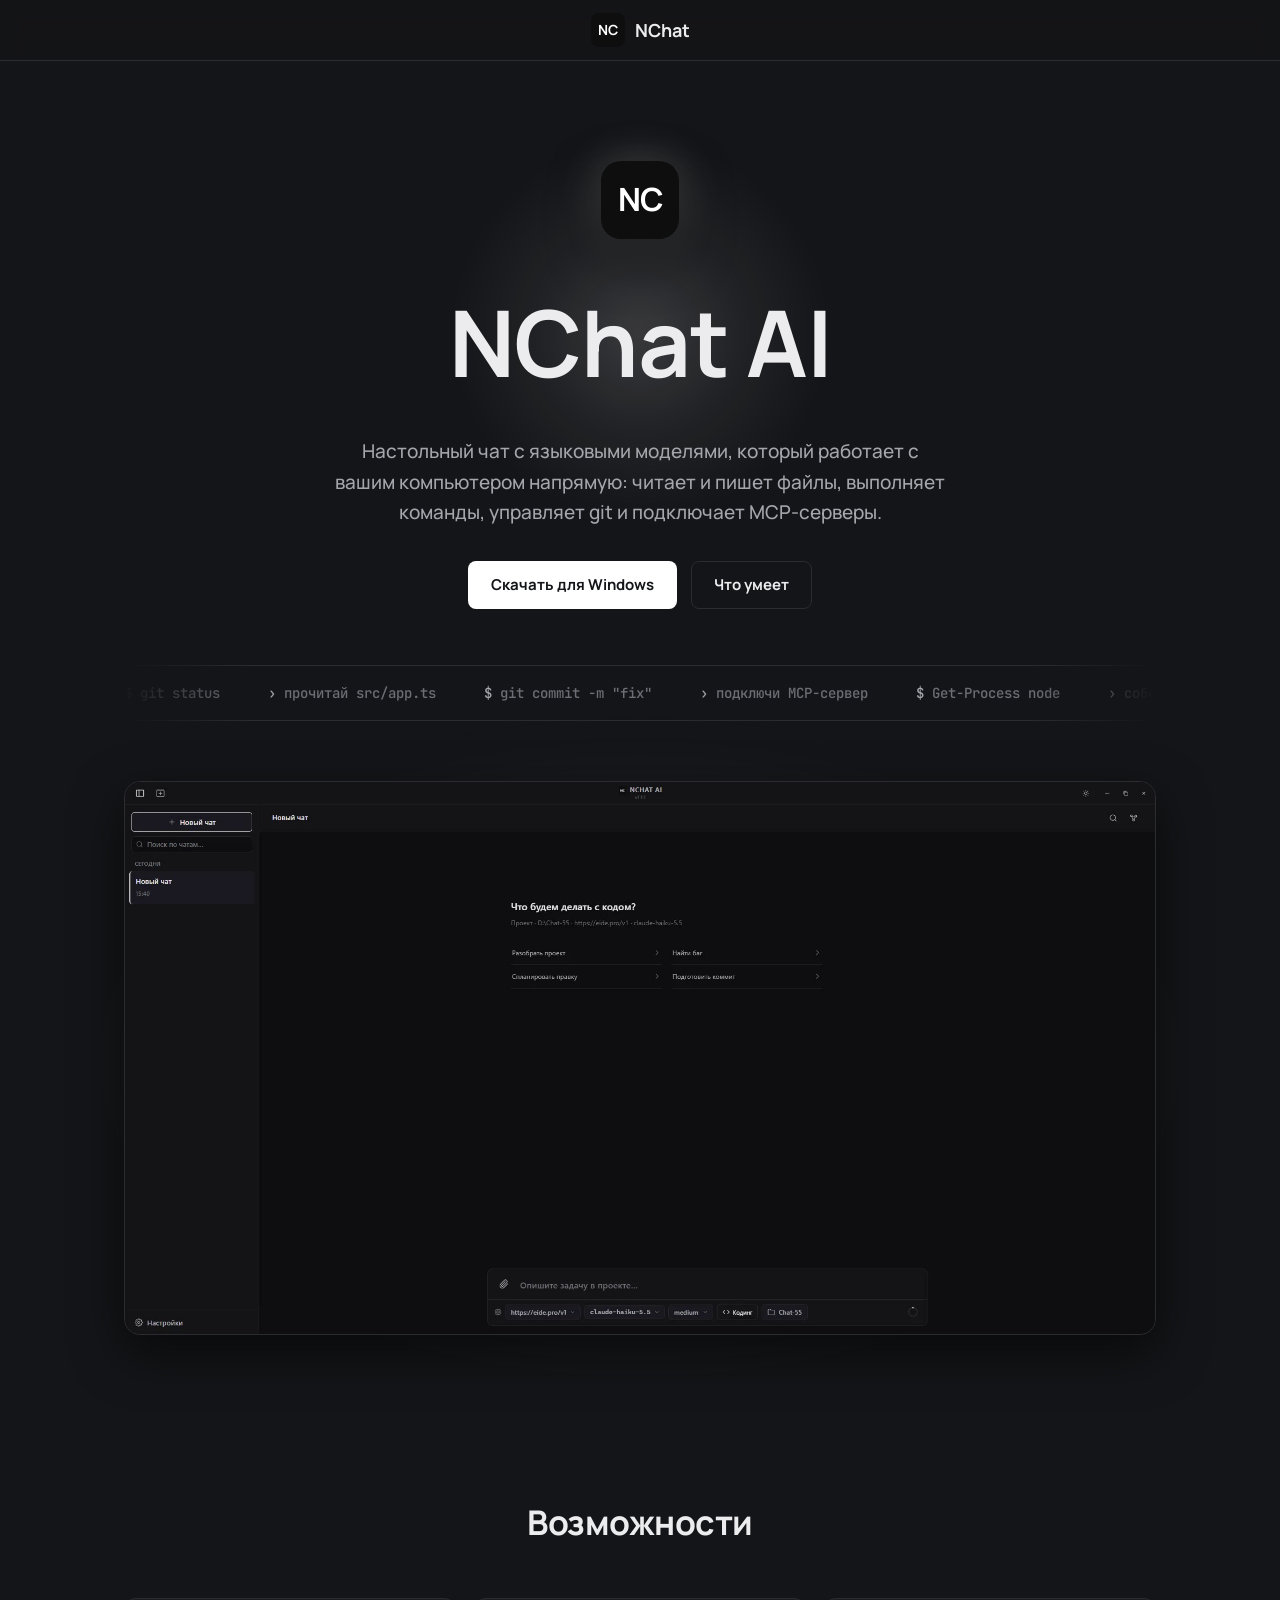
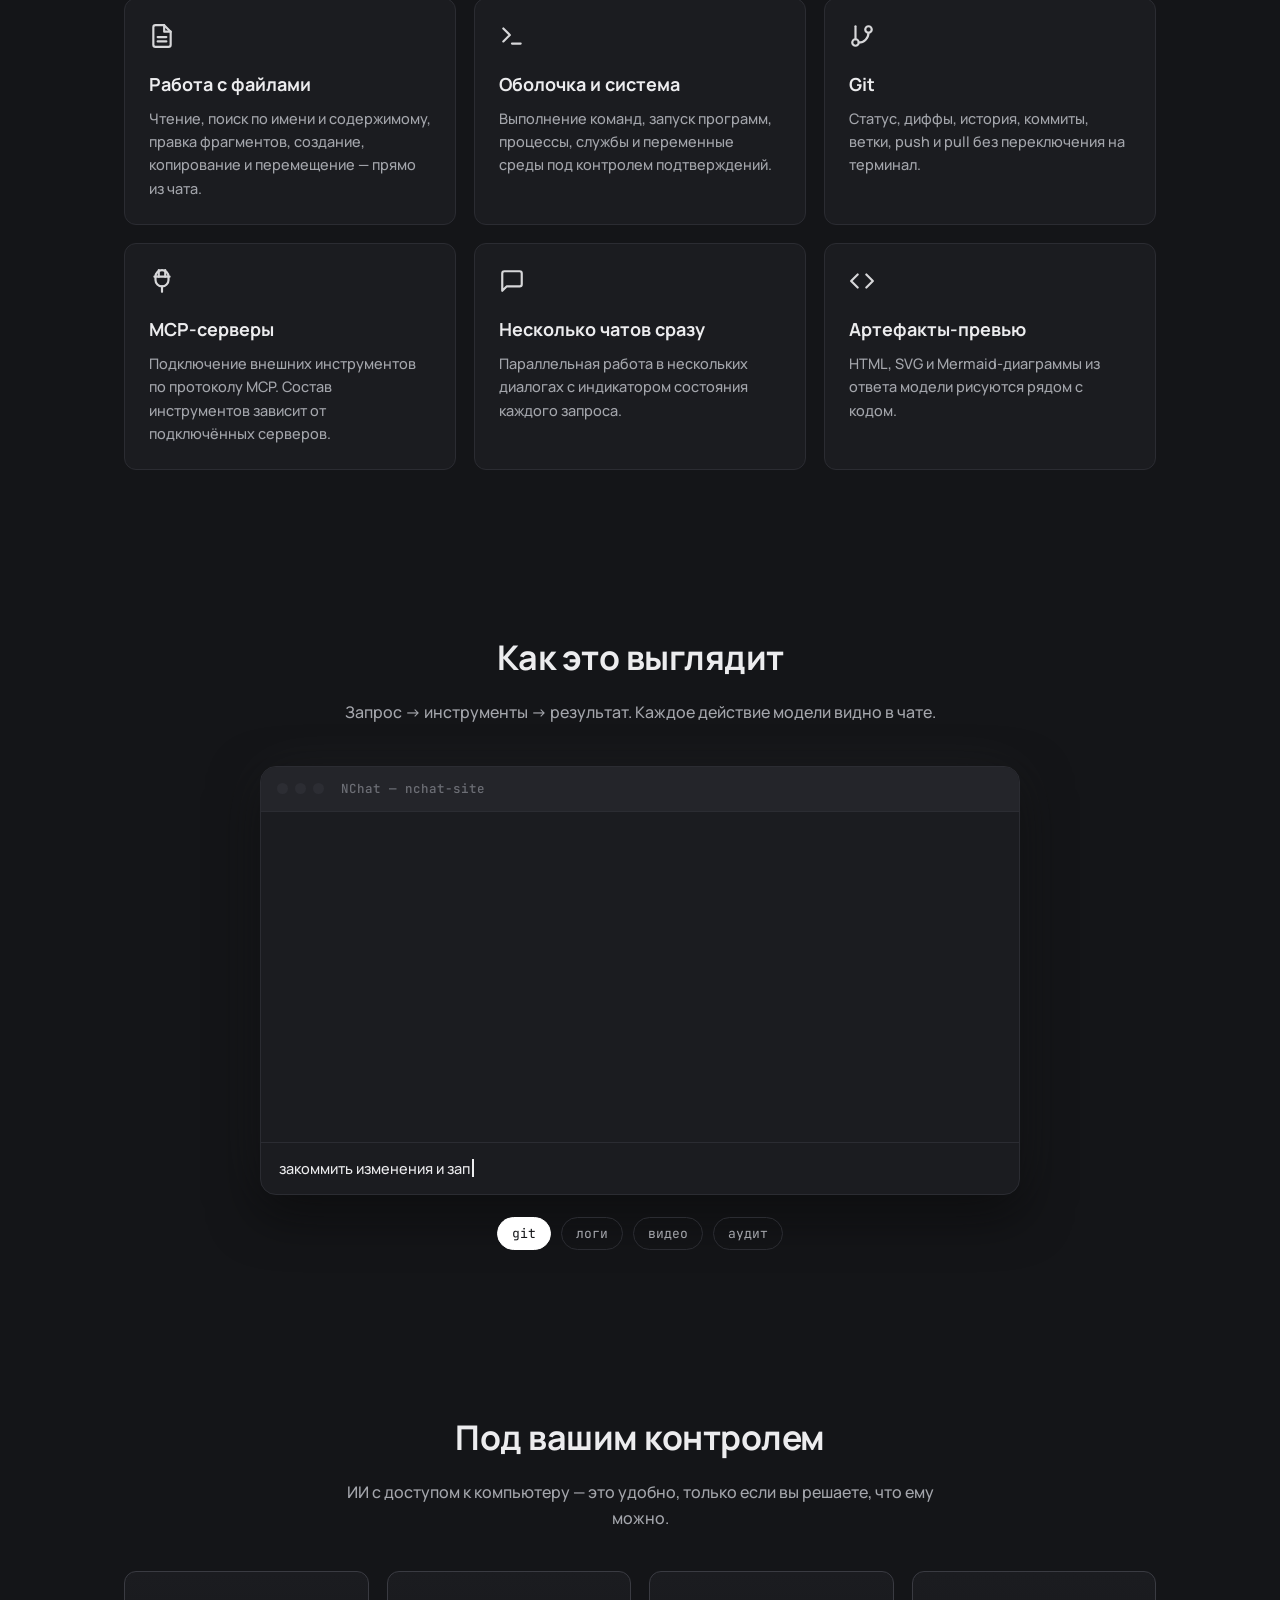
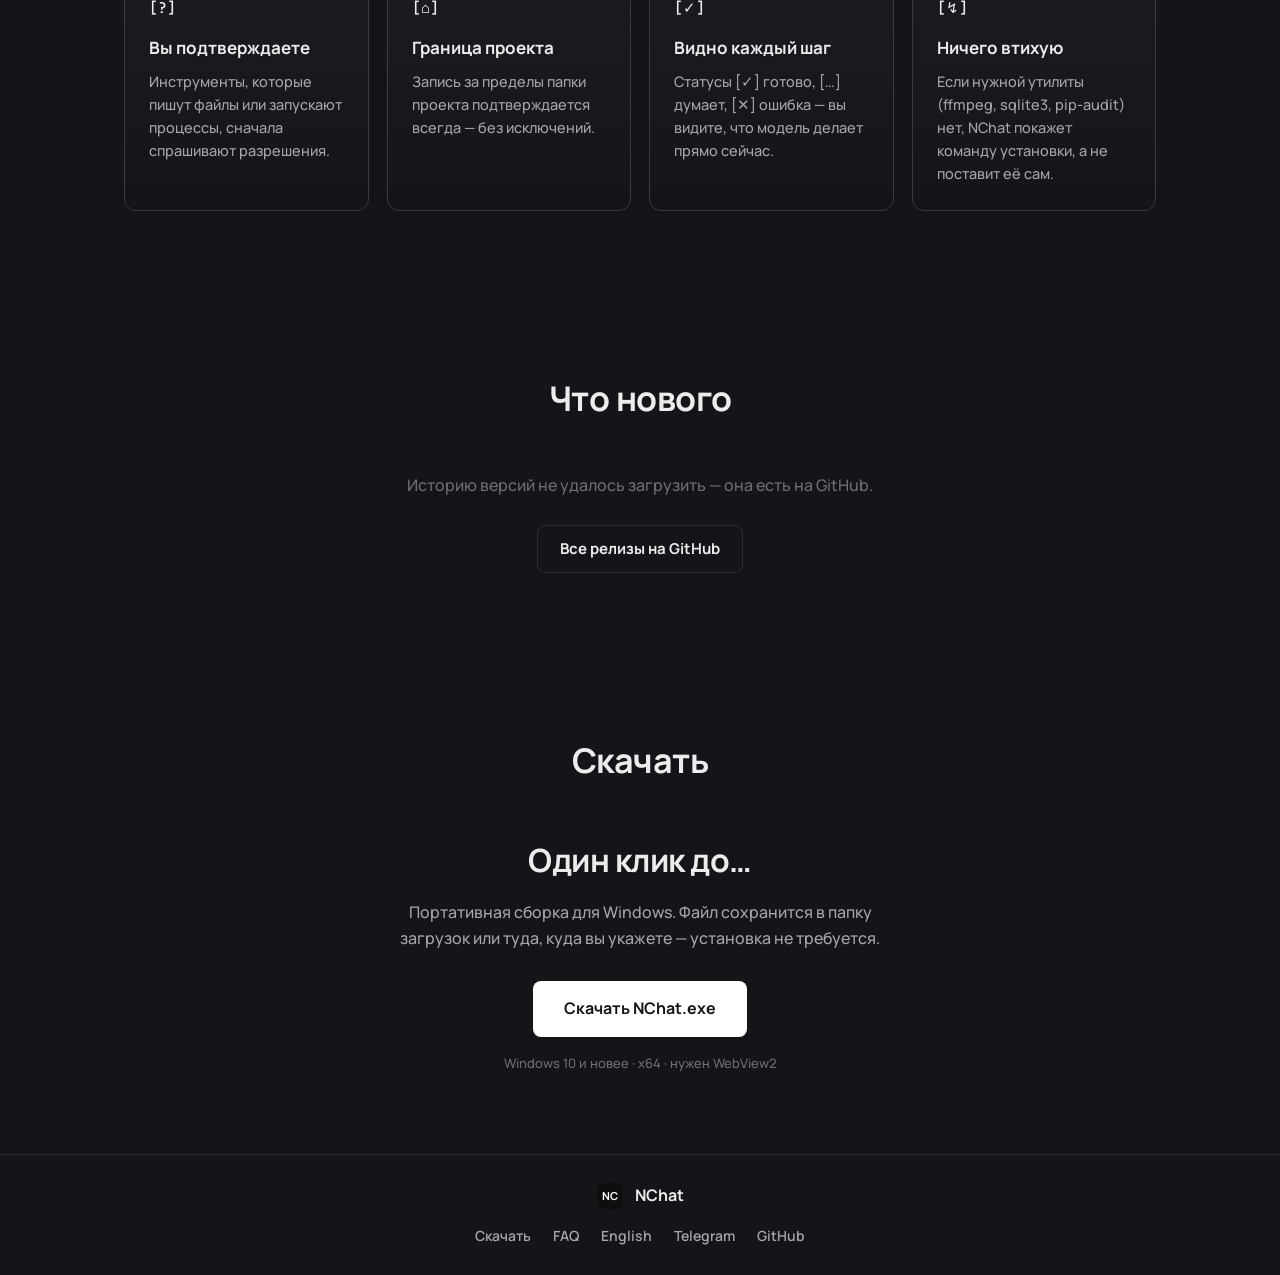
==== commit c60caa2b: "Новый скриншот главного окна (main.jpg, v=111)" ====
--- a/index.html
+++ b/index.html
@@ -17,11 +17,11 @@
   <meta property="og:title" content="NChat AI — ИИ-чат для Windows с доступом к файлам, git и MCP" />
   <meta property="og:description" content="Бесплатное приложение для Windows: файлы, оболочка, git, MCP-серверы и параллельные чаты с языковыми моделями в одном окне." />
   <meta property="og:url" content="https://uzuqween.github.io/nchat-site/" />
-  <meta property="og:image" content="https://uzuqween.github.io/nchat-site/assets/main.jpg?v=110" />
+  <meta property="og:image" content="https://uzuqween.github.io/nchat-site/assets/main.jpg?v=111" />
   <meta property="og:locale" content="ru_RU" />
   <meta name="twitter:card" content="summary_large_image" />
   <script type="application/ld+json">
-  {"@context":"https://schema.org","@type":"SoftwareApplication","name":"NChat","alternateName":["NChat AI","NeuralChat"],"downloadUrl":"https://github.com/uzuqween/nchat-site/releases/latest/download/NChat.exe","sameAs":["https://github.com/uzuqween/nchat-site","https://t.me/NChat_AI"],"operatingSystem":"Windows","applicationCategory":"DeveloperApplication","inLanguage":["ru","en"],"isAccessibleForFree":true,"description":"Настольный ИИ-чат: файлы, оболочка, git, MCP-серверы и параллельные чаты в одном окне.","url":"https://uzuqween.github.io/nchat-site/","image":"https://uzuqween.github.io/nchat-site/assets/main.jpg?v=110","offers":{"@type":"Offer","price":"0","priceCurrency":"RUB"}}
+  {"@context":"https://schema.org","@type":"SoftwareApplication","name":"NChat","alternateName":["NChat AI","NeuralChat"],"downloadUrl":"https://github.com/uzuqween/nchat-site/releases/latest/download/NChat.exe","sameAs":["https://github.com/uzuqween/nchat-site","https://t.me/NChat_AI"],"operatingSystem":"Windows","applicationCategory":"DeveloperApplication","inLanguage":["ru","en"],"isAccessibleForFree":true,"description":"Настольный ИИ-чат: файлы, оболочка, git, MCP-серверы и параллельные чаты в одном окне.","url":"https://uzuqween.github.io/nchat-site/","image":"https://uzuqween.github.io/nchat-site/assets/main.jpg?v=111","offers":{"@type":"Offer","price":"0","priceCurrency":"RUB"}}
   </script>
   <script type="application/ld+json">
   {"@context":"https://schema.org","@type":"WebSite","name":"NChat","alternateName":["NChat AI","NeuralChat","NChat (NeuralChat)"],"url":"https://uzuqween.github.io/nchat-site/"}
@@ -85,7 +85,7 @@
         </div>
 
         <div class="hero-preview" id="hero-preview">
-          <img src="assets/main.jpg?v=110" alt="Главное окно NChat" loading="lazy" />
+          <img src="assets/main.jpg?v=111" alt="Главное окно NChat" loading="lazy" />
         </div>
       </div>
     </section>
@@ -234,6 +234,6 @@
     </div>
   </footer>
 
-  <script src="script.js?v=4"></script>
+  <script src="script.js?v=5"></script>
 </body>
 </html>
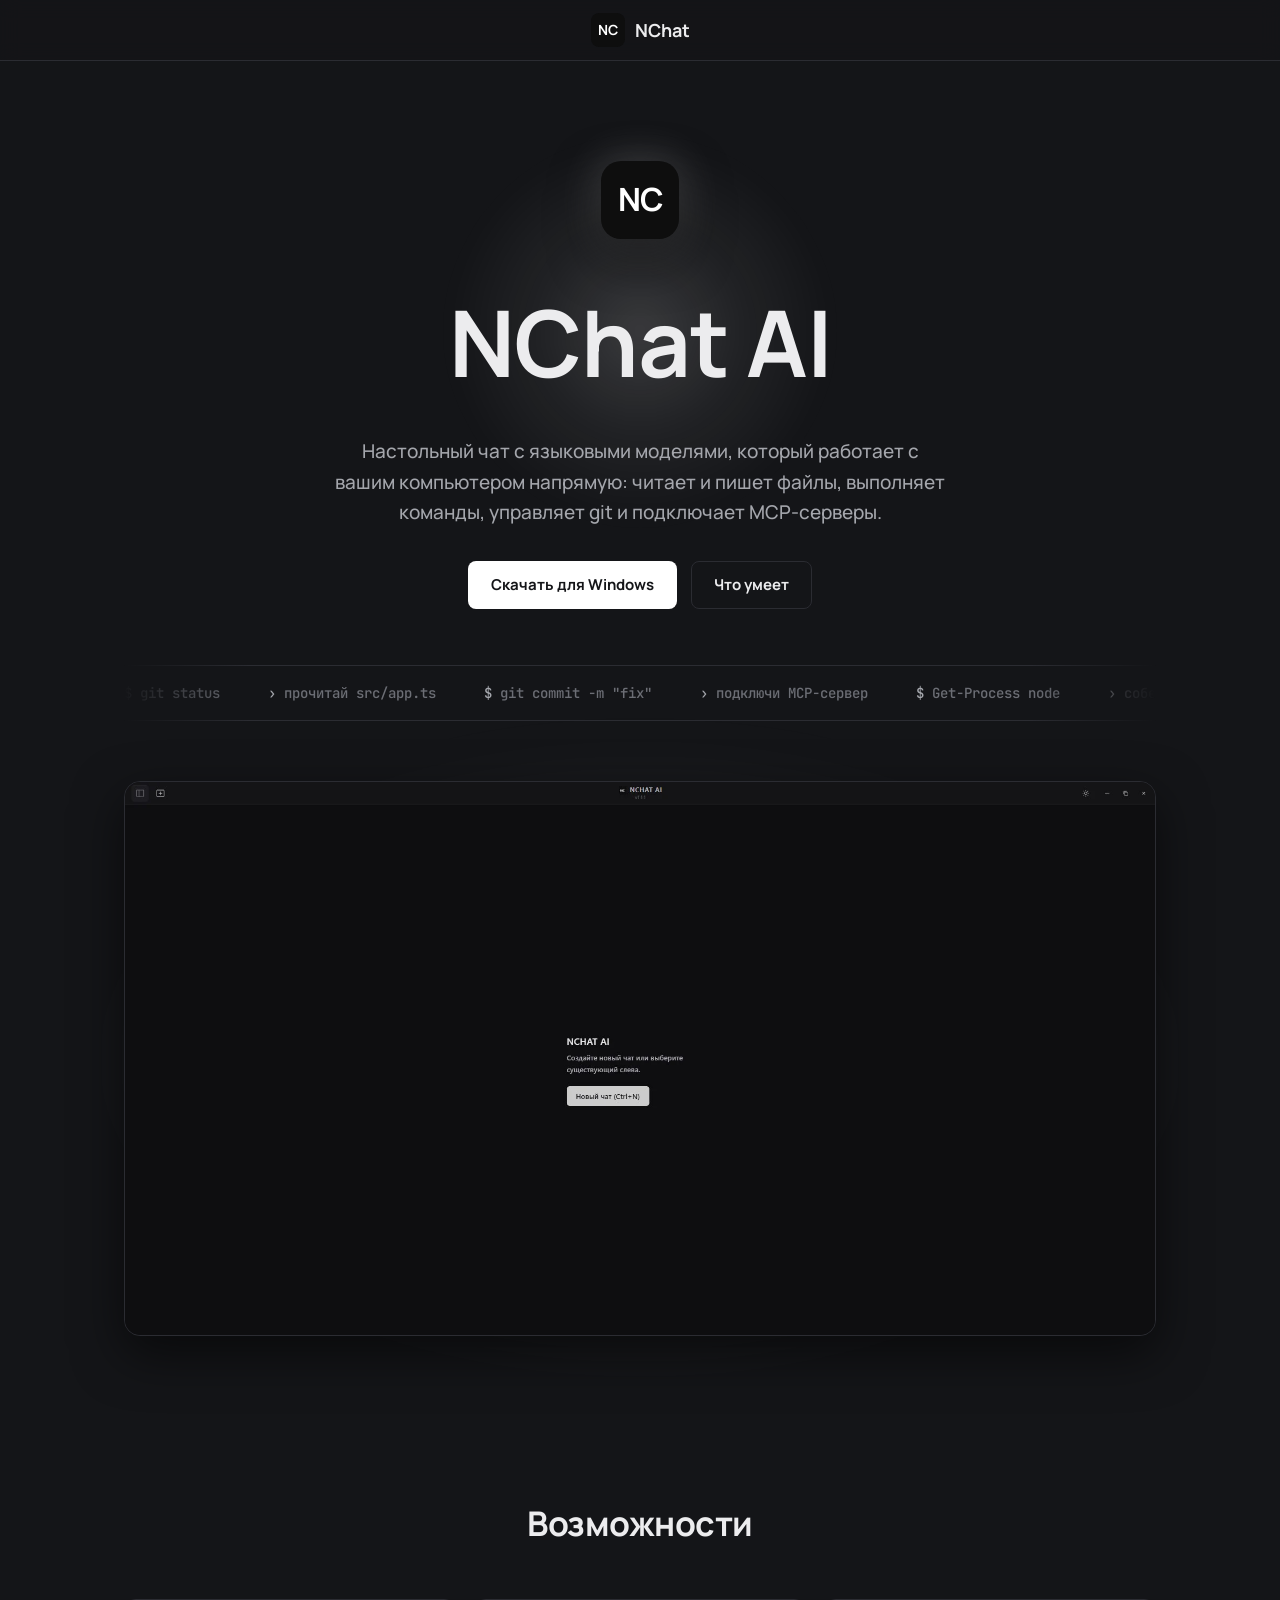
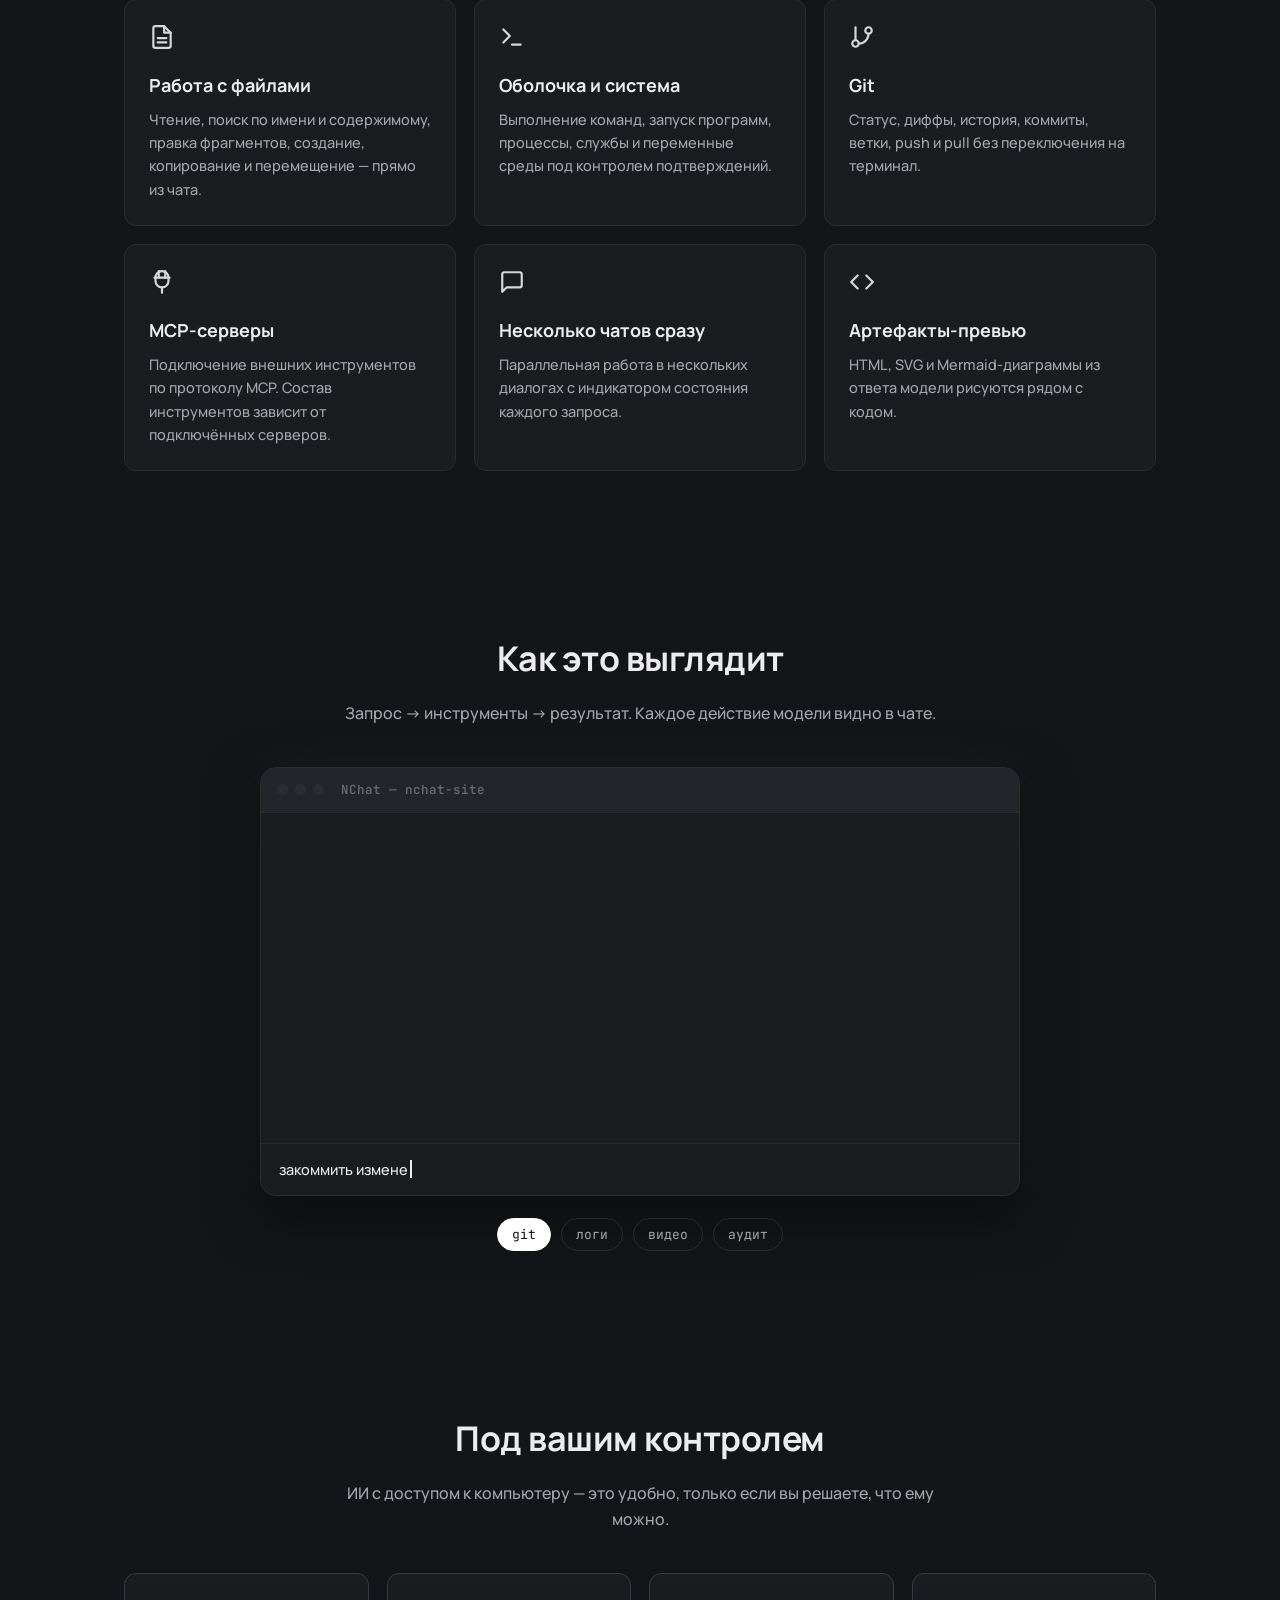
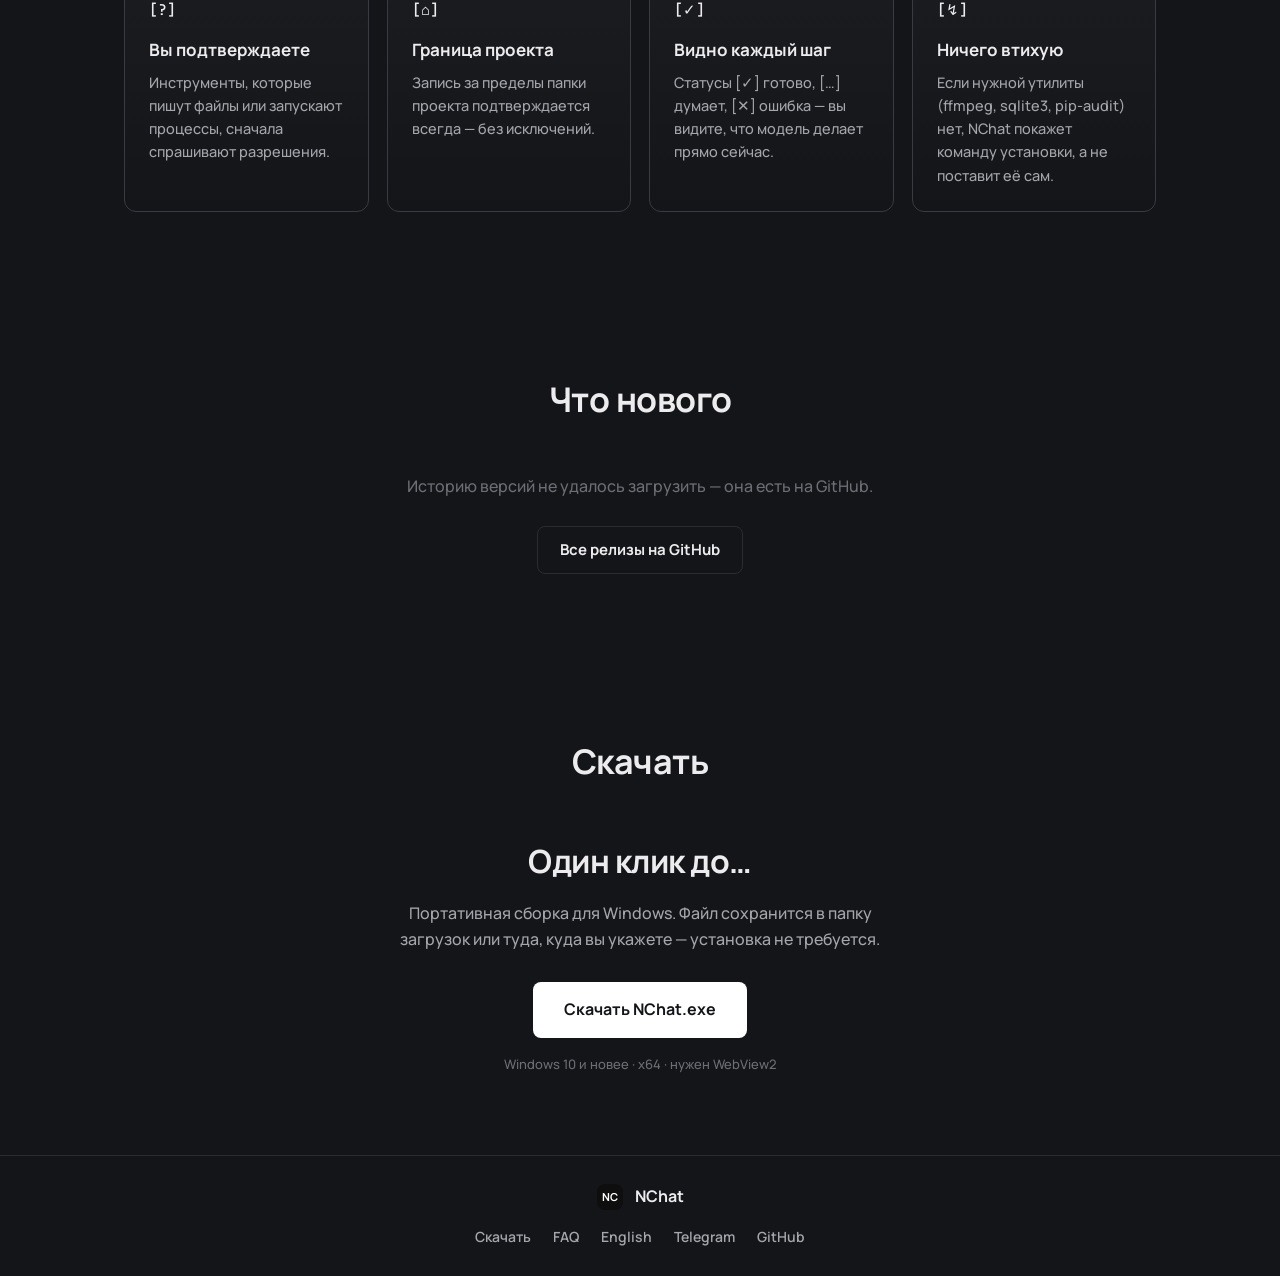
==== commit 4891c081: "Скриншот главного окна: стартовый экран (main.jpg, v=112)" ====
--- a/index.html
+++ b/index.html
@@ -17,11 +17,11 @@
   <meta property="og:title" content="NChat AI — ИИ-чат для Windows с доступом к файлам, git и MCP" />
   <meta property="og:description" content="Бесплатное приложение для Windows: файлы, оболочка, git, MCP-серверы и параллельные чаты с языковыми моделями в одном окне." />
   <meta property="og:url" content="https://uzuqween.github.io/nchat-site/" />
-  <meta property="og:image" content="https://uzuqween.github.io/nchat-site/assets/main.jpg?v=111" />
+  <meta property="og:image" content="https://uzuqween.github.io/nchat-site/assets/main.jpg?v=112" />
   <meta property="og:locale" content="ru_RU" />
   <meta name="twitter:card" content="summary_large_image" />
   <script type="application/ld+json">
-  {"@context":"https://schema.org","@type":"SoftwareApplication","name":"NChat","alternateName":["NChat AI","NeuralChat"],"downloadUrl":"https://github.com/uzuqween/nchat-site/releases/latest/download/NChat.exe","sameAs":["https://github.com/uzuqween/nchat-site","https://t.me/NChat_AI"],"operatingSystem":"Windows","applicationCategory":"DeveloperApplication","inLanguage":["ru","en"],"isAccessibleForFree":true,"description":"Настольный ИИ-чат: файлы, оболочка, git, MCP-серверы и параллельные чаты в одном окне.","url":"https://uzuqween.github.io/nchat-site/","image":"https://uzuqween.github.io/nchat-site/assets/main.jpg?v=111","offers":{"@type":"Offer","price":"0","priceCurrency":"RUB"}}
+  {"@context":"https://schema.org","@type":"SoftwareApplication","name":"NChat","alternateName":["NChat AI","NeuralChat"],"downloadUrl":"https://github.com/uzuqween/nchat-site/releases/latest/download/NChat.exe","sameAs":["https://github.com/uzuqween/nchat-site","https://t.me/NChat_AI"],"operatingSystem":"Windows","applicationCategory":"DeveloperApplication","inLanguage":["ru","en"],"isAccessibleForFree":true,"description":"Настольный ИИ-чат: файлы, оболочка, git, MCP-серверы и параллельные чаты в одном окне.","url":"https://uzuqween.github.io/nchat-site/","image":"https://uzuqween.github.io/nchat-site/assets/main.jpg?v=112","offers":{"@type":"Offer","price":"0","priceCurrency":"RUB"}}
   </script>
   <script type="application/ld+json">
   {"@context":"https://schema.org","@type":"WebSite","name":"NChat","alternateName":["NChat AI","NeuralChat","NChat (NeuralChat)"],"url":"https://uzuqween.github.io/nchat-site/"}
@@ -85,7 +85,7 @@
         </div>
 
         <div class="hero-preview" id="hero-preview">
-          <img src="assets/main.jpg?v=111" alt="Главное окно NChat" loading="lazy" />
+          <img src="assets/main.jpg?v=112" alt="Главное окно NChat" loading="lazy" />
         </div>
       </div>
     </section>
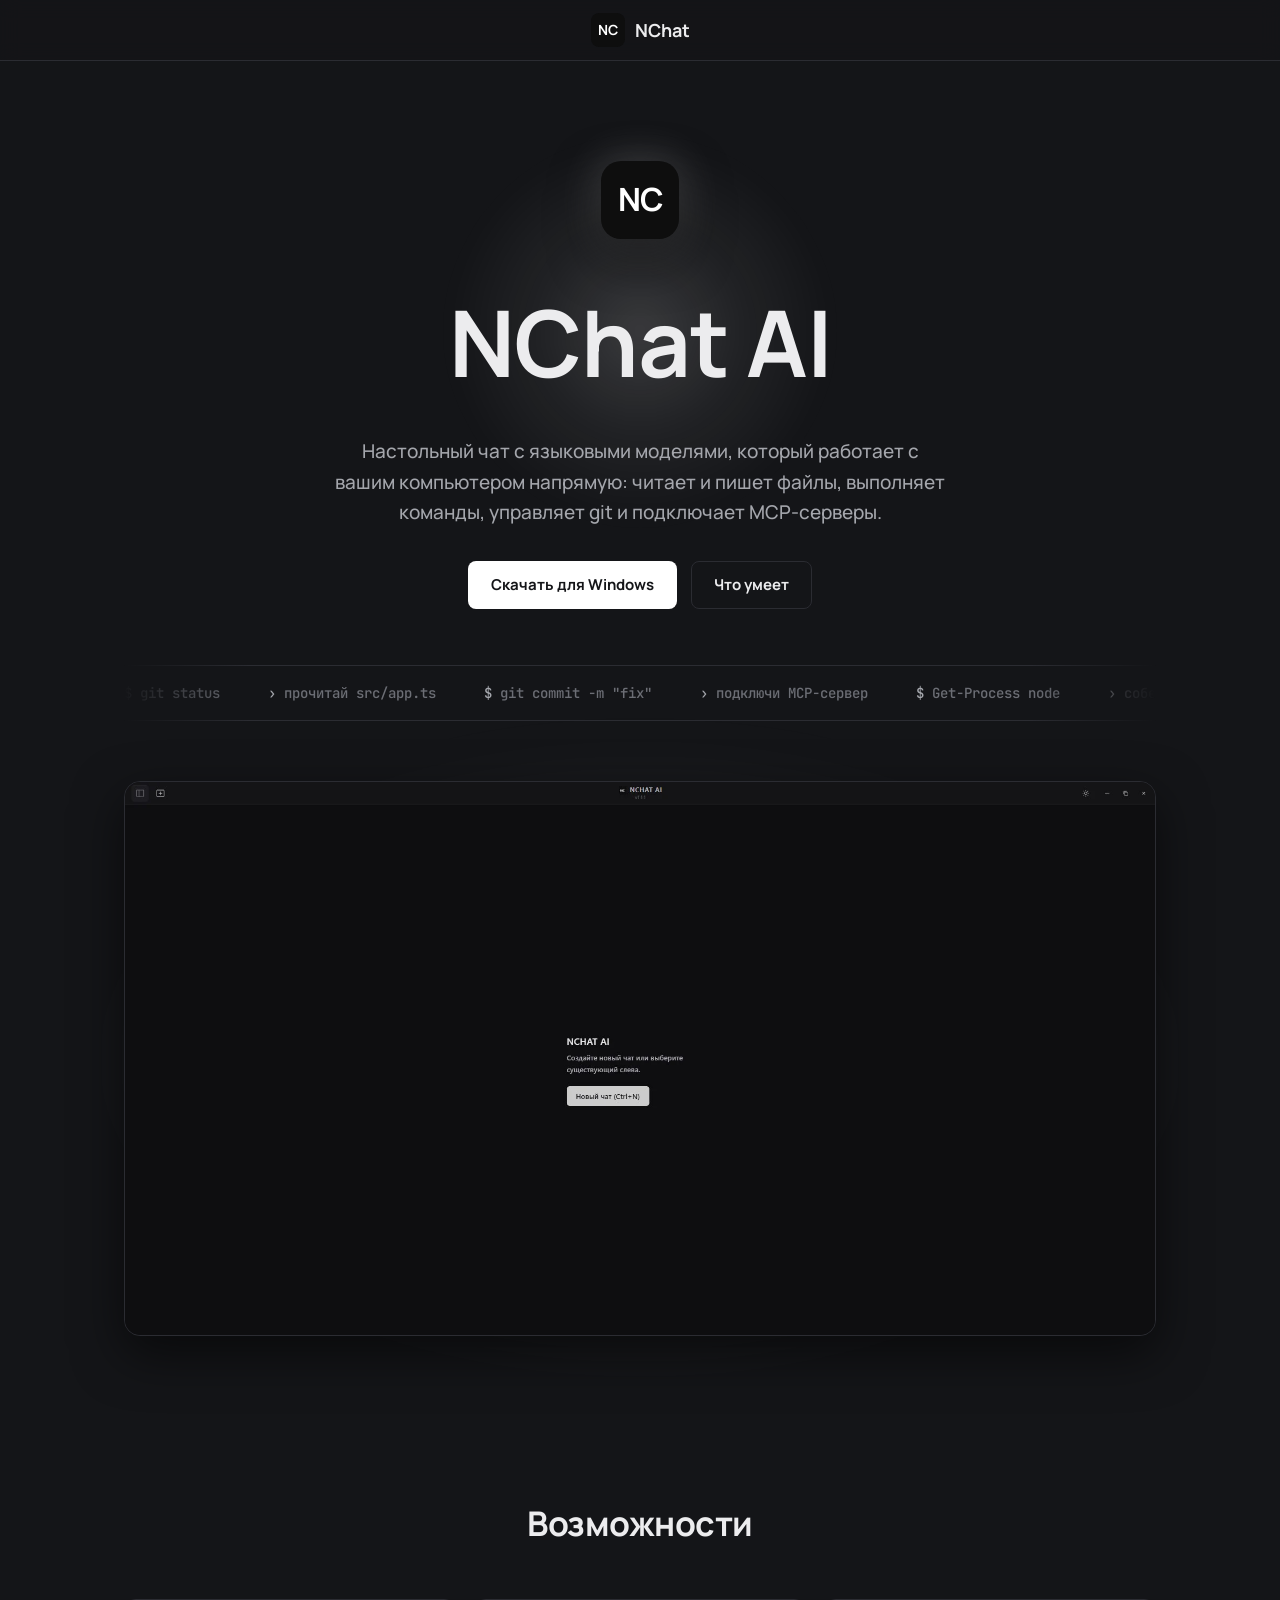
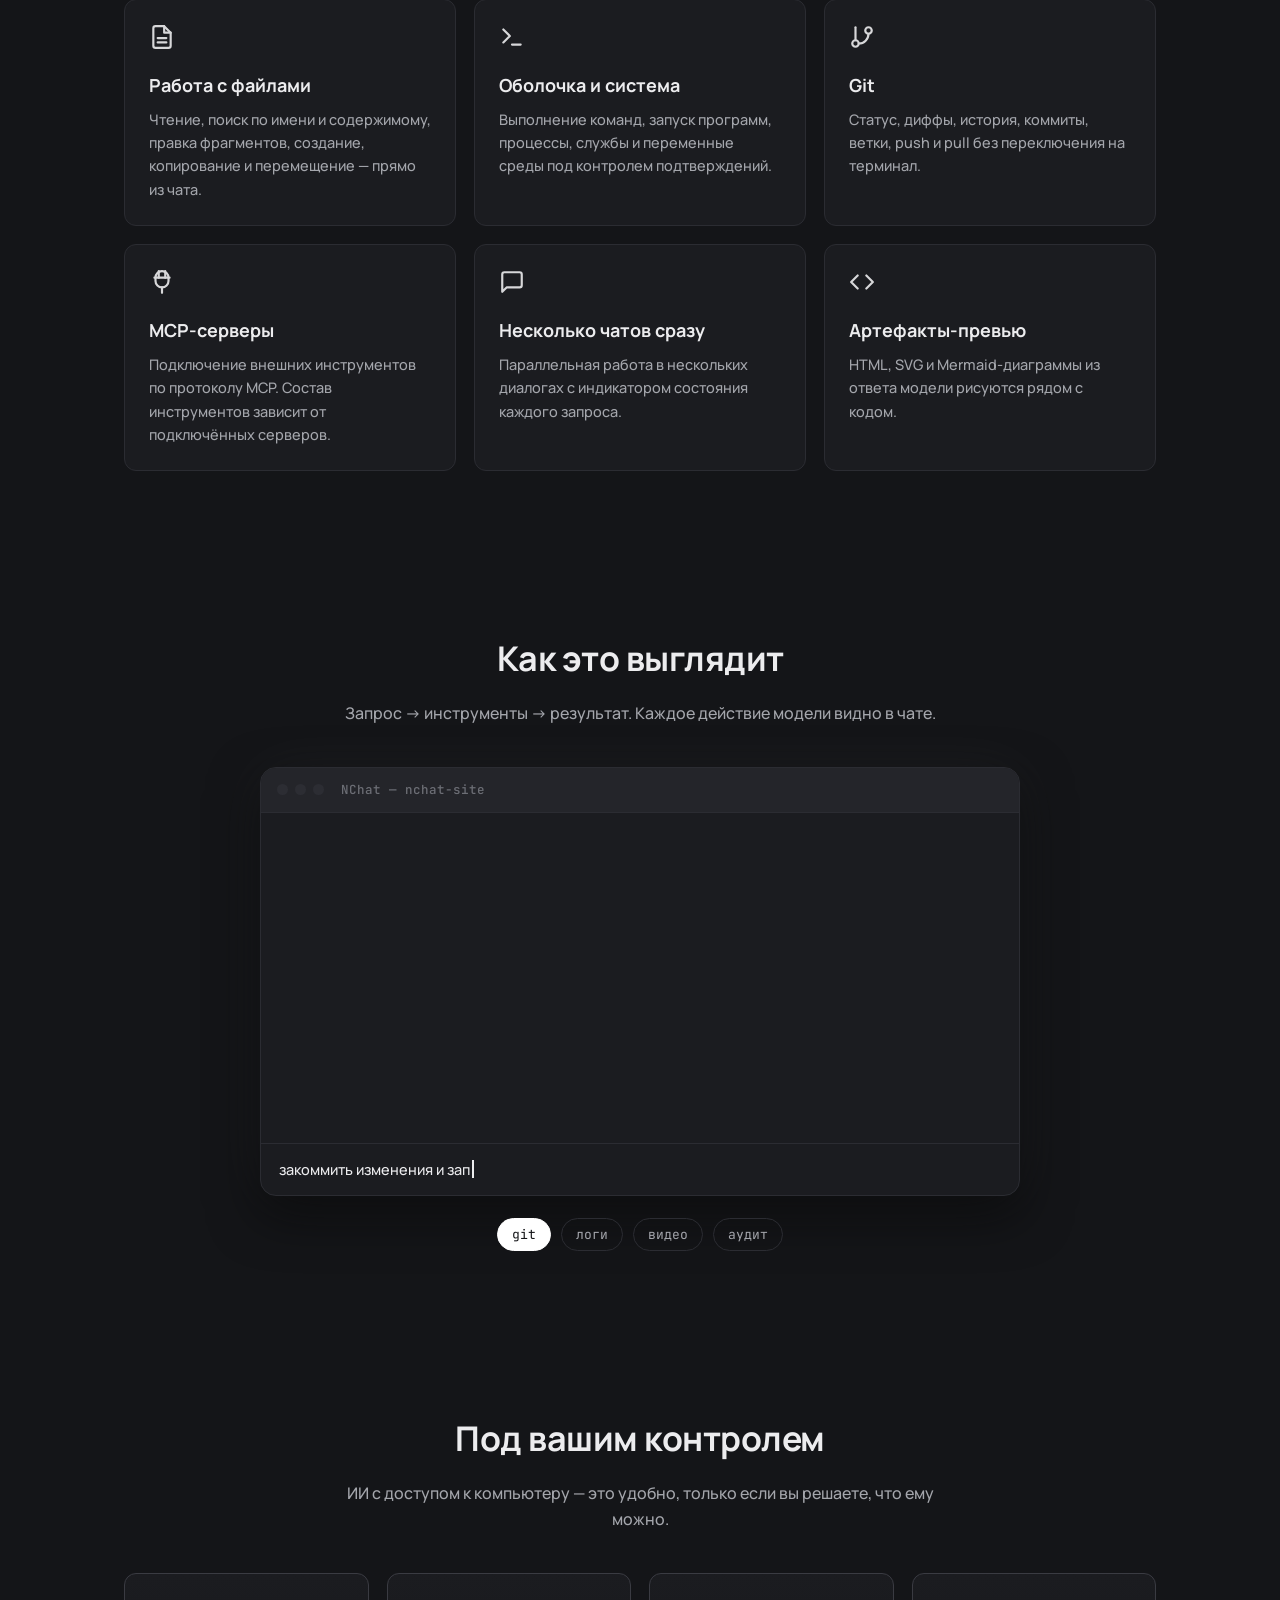
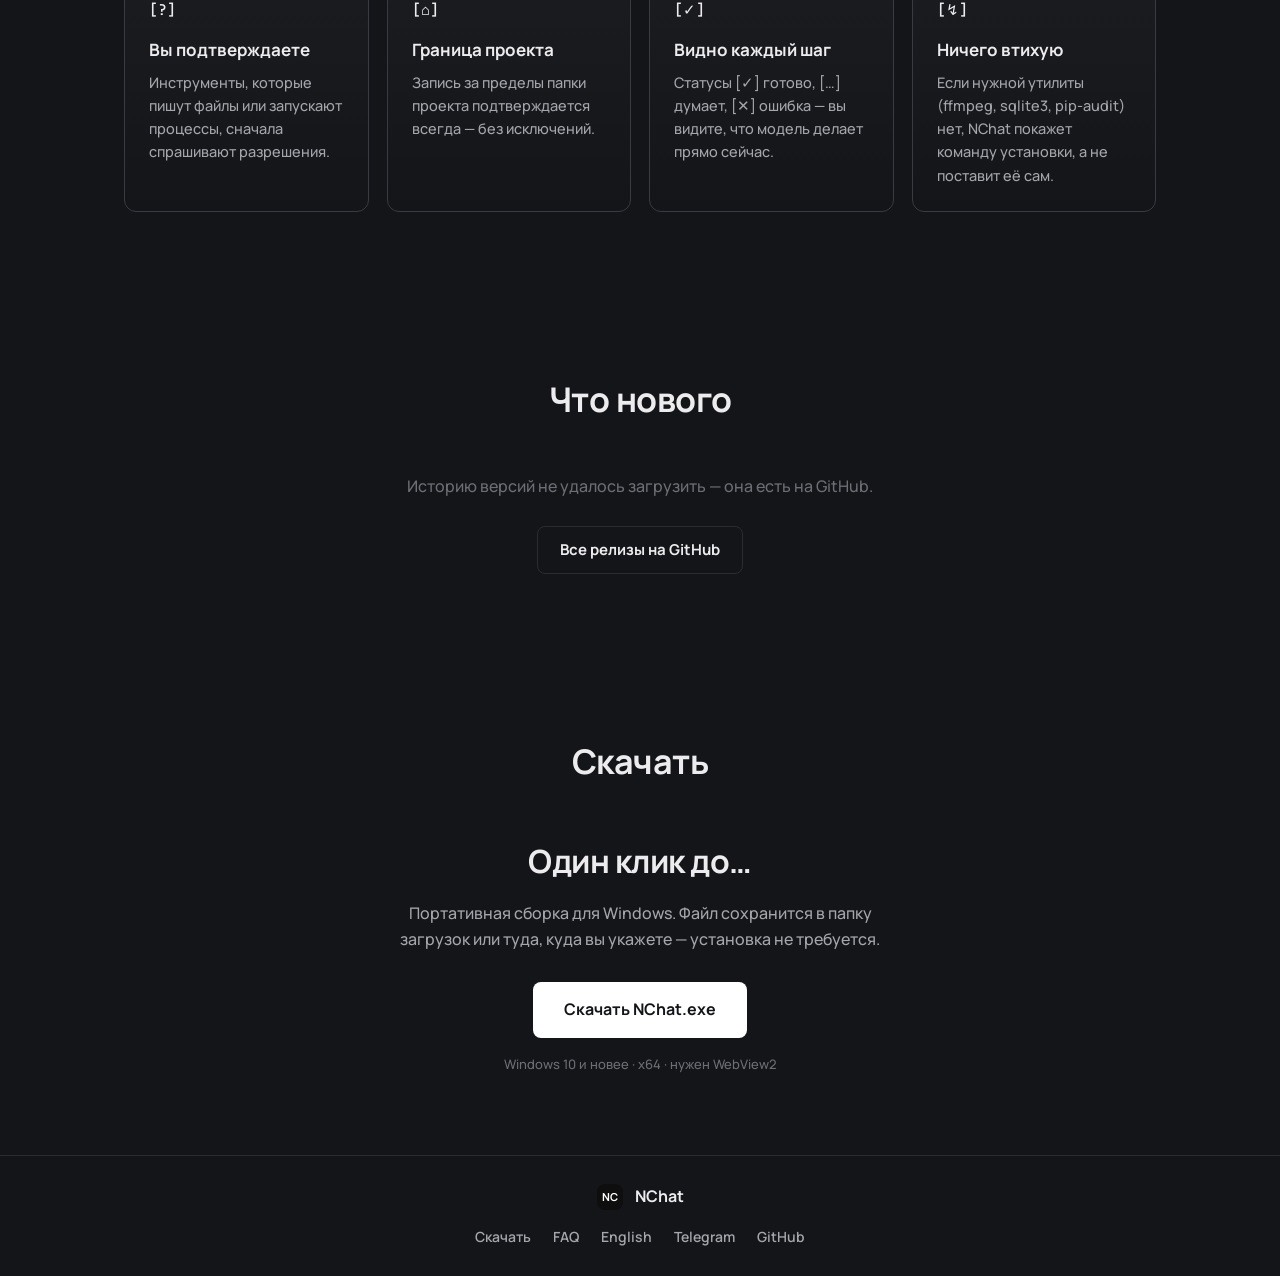
==== commit 1d9b37c4: "docs(site): describe NChat AI 1.1.1 coding update" ====
--- a/index.html
+++ b/index.html
@@ -4,7 +4,7 @@
   <meta charset="UTF-8" />
   <meta name="viewport" content="width=device-width, initial-scale=1.0" />
   <title>NChat AI — ИИ-чат для Windows с доступом к файлам, git и MCP</title>
-  <meta name="description" content="NChat AI — бесплатный настольный ИИ-чат для Windows. Работает с файлами, оболочкой, git и MCP-серверами, параллельные чаты в одном окне." />
+  <meta name="description" content="NChat AI — бесплатный ИИ-чат и агент для разработки на Windows. Помогает разбирать проекты, искать ошибки и работать с файлами, терминалом, Git и MCP." />
   <meta name="google-site-verification" content="sOSsTt8j9l43cKcpFLRdEtRQj6Wx3uHddxCGCiyUdO0" />
   <link rel="canonical" href="https://uzuqween.github.io/nchat-site/" />
   <link rel="alternate" hreflang="ru" href="https://uzuqween.github.io/nchat-site/" />
@@ -15,7 +15,7 @@
   <meta property="og:site_name" content="NChat" />
   <meta name="application-name" content="NChat" />
   <meta property="og:title" content="NChat AI — ИИ-чат для Windows с доступом к файлам, git и MCP" />
-  <meta property="og:description" content="Бесплатное приложение для Windows: файлы, оболочка, git, MCP-серверы и параллельные чаты с языковыми моделями в одном окне." />
+  <meta property="og:description" content="Бесплатный ИИ-чат и агент для разработки на Windows: анализ проектов, поиск ошибок, файлы, терминал, Git и MCP." />
   <meta property="og:url" content="https://uzuqween.github.io/nchat-site/" />
   <meta property="og:image" content="https://uzuqween.github.io/nchat-site/assets/main.jpg?v=112" />
   <meta property="og:locale" content="ru_RU" />
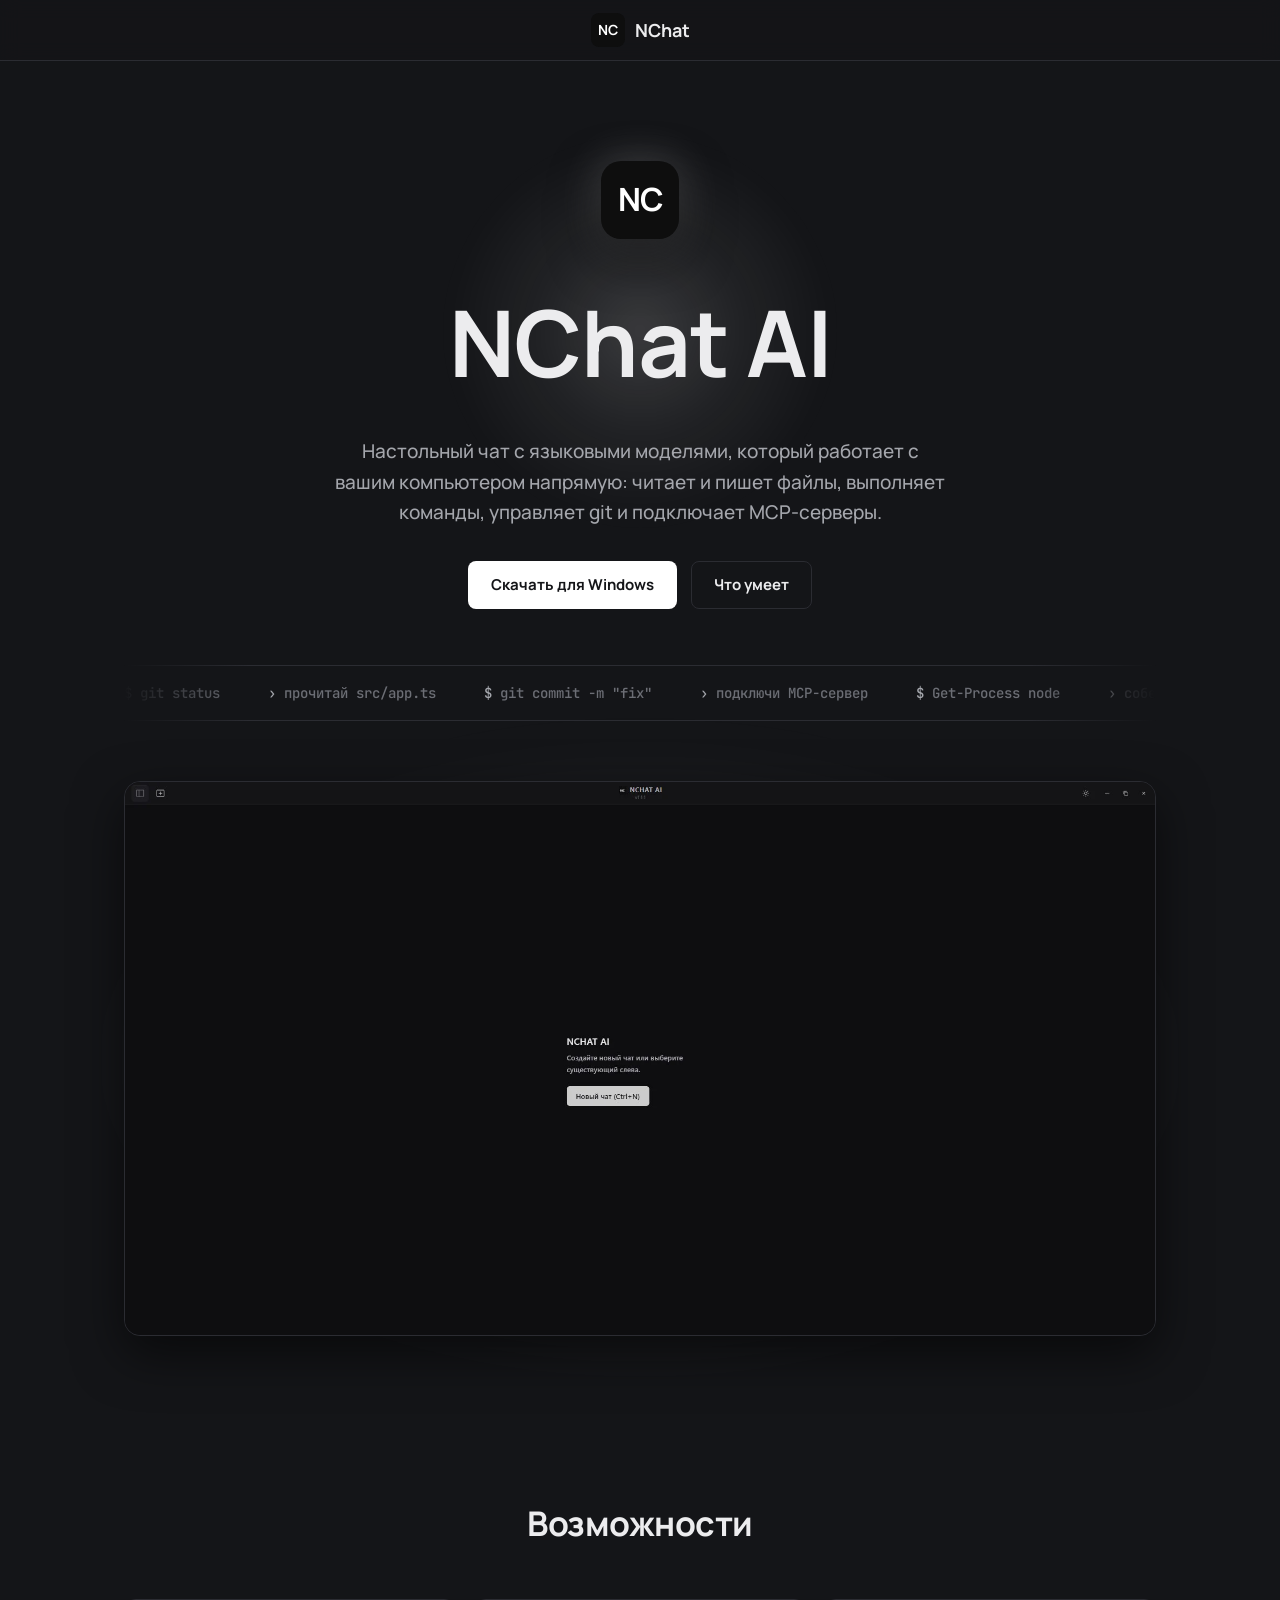
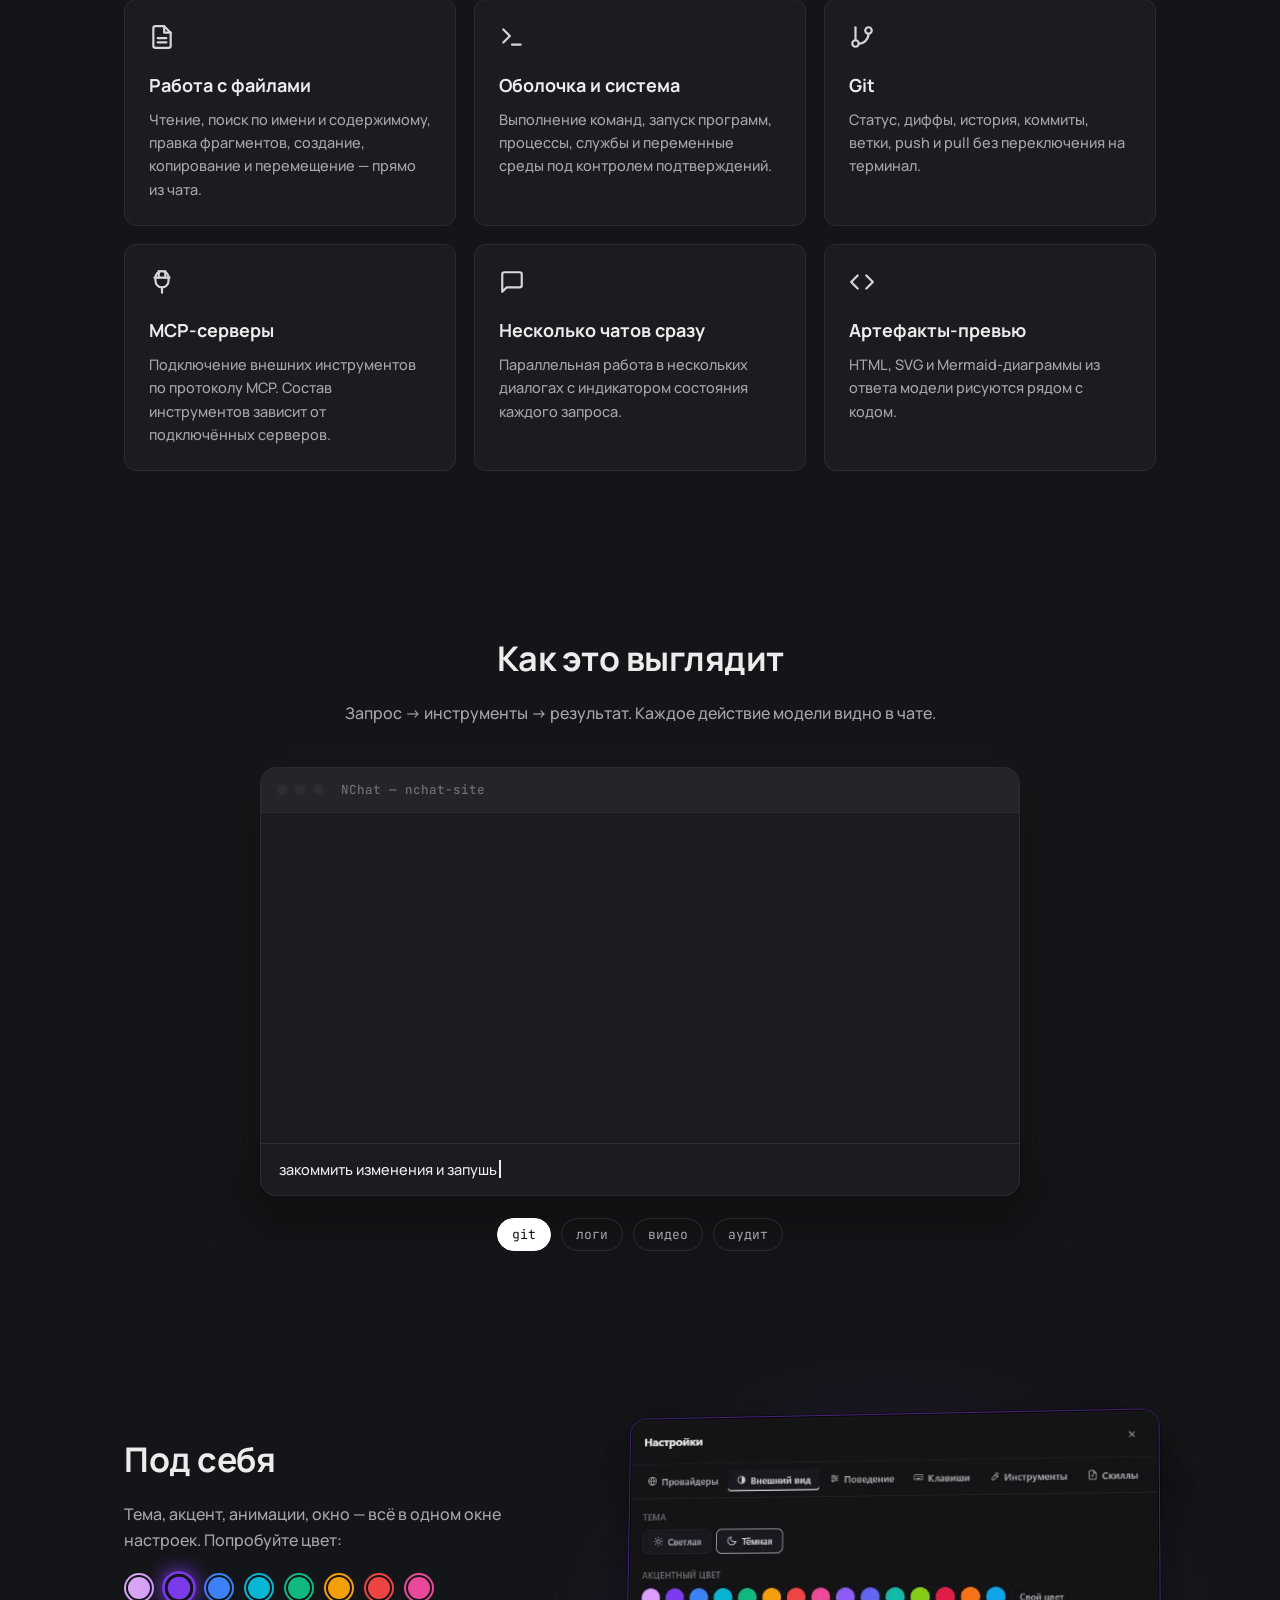
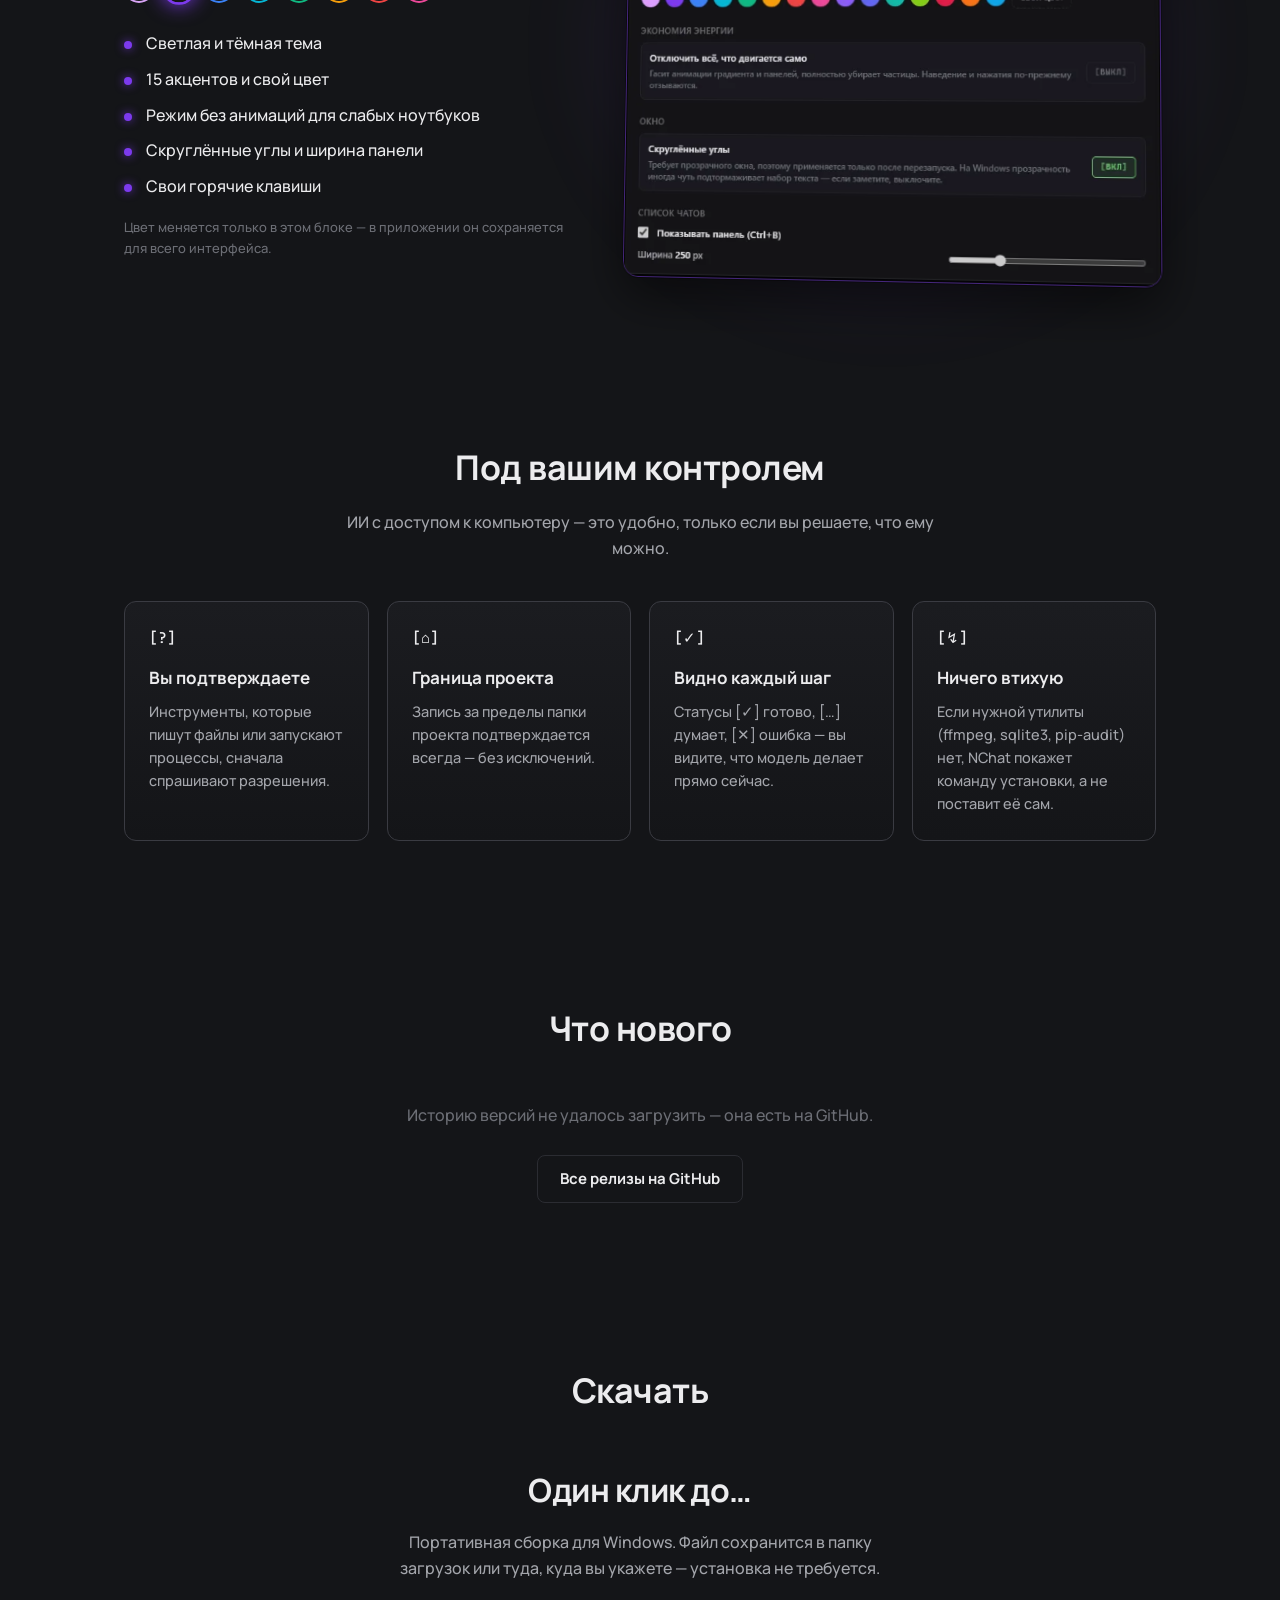
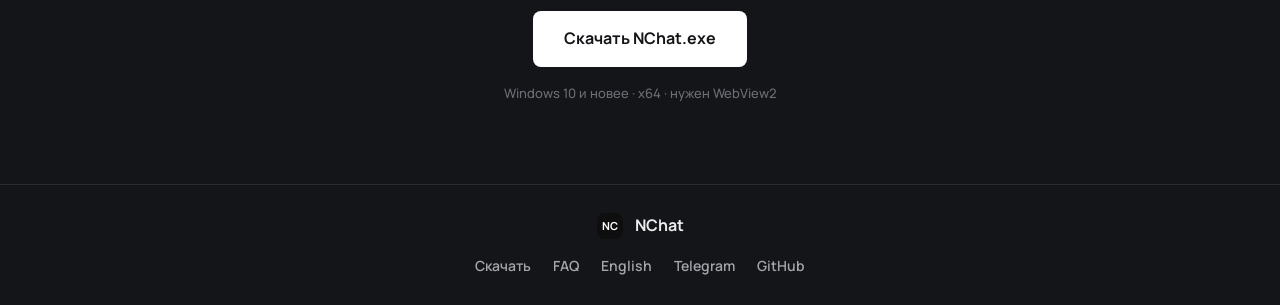
==== commit b5032f26: "Блок «Под себя»: скриншот настроек со свотчами акцента (RU/EN)" ====
--- a/index.html
+++ b/index.html
@@ -31,7 +31,7 @@
   <link rel="preconnect" href="https://fonts.gstatic.com" crossorigin />
   <!-- Manrope с кириллицей (Quicksand русский текст не поддерживает) + JetBrains Mono для акцентов -->
   <link rel="stylesheet" href="https://fonts.googleapis.com/css2?family=Manrope:wght@400;500;600;700;800&family=JetBrains+Mono:wght@400;500&display=swap" />
-  <link rel="stylesheet" href="styles.css?v=8" />
+  <link rel="stylesheet" href="styles.css?v=9" />
 </head>
 <body>
   <header class="site-header">
@@ -161,6 +161,37 @@
       </div>
     </section>
 
+    <!-- Настройки: свотчи перекрашивают свечение вокруг скриншота (script.js, setupCustomize) -->
+    <section id="customize" class="section">
+      <div class="container customize">
+        <div class="customize-copy">
+          <h2 class="section-title customize-title">Под себя</h2>
+          <p class="customize-lead">Тема, акцент, анимации, окно — всё в одном окне настроек. Попробуйте цвет:</p>
+          <div class="swatches" role="group" aria-label="Акцентный цвет">
+            <button type="button" class="swatch" style="--c:#d8a4f5" data-rgb="216, 164, 245" aria-label="#d8a4f5"></button>
+            <button type="button" class="swatch" style="--c:#7c3aed" data-rgb="124, 58, 237" aria-label="#7c3aed"></button>
+            <button type="button" class="swatch" style="--c:#3b82f6" data-rgb="59, 130, 246" aria-label="#3b82f6"></button>
+            <button type="button" class="swatch" style="--c:#06b6d4" data-rgb="6, 182, 212" aria-label="#06b6d4"></button>
+            <button type="button" class="swatch" style="--c:#10b981" data-rgb="16, 185, 129" aria-label="#10b981"></button>
+            <button type="button" class="swatch" style="--c:#f59e0b" data-rgb="245, 158, 11" aria-label="#f59e0b"></button>
+            <button type="button" class="swatch" style="--c:#ef4444" data-rgb="239, 68, 68" aria-label="#ef4444"></button>
+            <button type="button" class="swatch" style="--c:#ec4899" data-rgb="236, 72, 153" aria-label="#ec4899"></button>
+          </div>
+          <ul class="customize-list">
+            <li>Светлая и тёмная тема</li>
+            <li>15 акцентов и свой цвет</li>
+            <li>Режим без анимаций для слабых ноутбуков</li>
+            <li>Скруглённые углы и ширина панели</li>
+            <li>Свои горячие клавиши</li>
+          </ul>
+          <p class="customize-hint">Цвет меняется только в этом блоке — в приложении он сохраняется для всего интерфейса.</p>
+        </div>
+        <div class="customize-shot" id="customize-shot">
+          <img src="assets/settings-modal.png?v=1" alt="Настройки NChat: вкладка «Внешний вид»" loading="lazy" width="724" height="632" />
+        </div>
+      </div>
+    </section>
+
     <!-- Безопасность -->
     <section id="security" class="section">
       <div class="container">
@@ -234,6 +265,6 @@
     </div>
   </footer>
 
-  <script src="script.js?v=5"></script>
+  <script src="script.js?v=6"></script>
 </body>
 </html>
--- a/styles.css
+++ b/styles.css
@@ -503,6 +503,106 @@
   .marquee-track { animation: none; }
 }
 
+/* ─────────── Под себя (настройки) ─────────── */
+
+.customize {
+  --pick-rgb: 124, 58, 237;
+  display: grid;
+  grid-template-columns: minmax(0, 0.9fr) minmax(0, 1.1fr);
+  gap: 56px;
+  align-items: center;
+}
+
+.customize-title { text-align: left; margin-bottom: 16px; }
+
+.customize-lead { color: var(--text-secondary); margin-bottom: 20px; }
+
+.swatches { display: flex; flex-wrap: wrap; gap: 10px; margin-bottom: 28px; }
+
+.swatch {
+  width: 30px;
+  height: 30px;
+  border-radius: 50%;
+  border: 2px solid transparent;
+  background: var(--c);
+  box-shadow: 0 0 0 2px var(--bg-primary) inset;
+  cursor: pointer;
+  transition: transform var(--transition-slow), border-color var(--transition), box-shadow var(--transition-slow);
+}
+
+.swatch:hover { transform: scale(1.12); }
+.swatch:focus-visible { outline: 2px solid var(--text-primary); outline-offset: 3px; }
+
+.swatch.active {
+  border-color: var(--c);
+  transform: scale(1.12);
+  box-shadow: 0 0 0 3px var(--bg-primary) inset, 0 0 18px var(--c);
+}
+
+.customize-list { list-style: none; display: grid; gap: 10px; margin-bottom: 18px; }
+
+.customize-list li { position: relative; padding-left: 22px; color: var(--text-primary); }
+
+.customize-list li::before {
+  content: '';
+  position: absolute;
+  left: 0;
+  top: 0.62em;
+  width: 8px;
+  height: 8px;
+  border-radius: 50%;
+  background: rgb(var(--pick-rgb));
+  box-shadow: 0 0 10px rgba(var(--pick-rgb), 0.8);
+  transition: background var(--transition-slow), box-shadow var(--transition-slow);
+}
+
+.customize-hint { font-size: 13px; color: var(--text-muted); }
+
+.customize-shot { position: relative; perspective: 1200px; }
+
+/* Свечение и рамка берут выбранный цвет: переход в 600 мс, чтобы смена была заметной */
+.customize-shot::before {
+  content: '';
+  position: absolute;
+  inset: -10%;
+  background: radial-gradient(ellipse at center, rgba(var(--pick-rgb), 0.38) 0%, rgba(var(--pick-rgb), 0.1) 45%, transparent 72%);
+  filter: blur(34px);
+  z-index: 0;
+  pointer-events: none;
+  transition: background 600ms var(--ease-out);
+}
+
+.customize-shot img {
+  position: relative;
+  z-index: 1;
+  display: block;
+  width: 100%;
+  height: auto;
+  border-radius: var(--radius-lg);
+  border: 1px solid rgba(var(--pick-rgb), 0.45);
+  box-shadow: var(--shadow-lg), 0 0 0 1px rgba(0, 0, 0, 0.4);
+  transform: rotateY(-6deg) rotateX(3deg);
+  transition: transform 700ms var(--ease-out), border-color 600ms var(--ease-out);
+}
+
+.customize-shot:hover img { transform: rotateY(0deg) rotateX(0deg) scale(1.01); }
+
+.customize-shot.pulse img { animation: shotPulse 600ms var(--ease-out); }
+
+@keyframes shotPulse {
+  0% { box-shadow: var(--shadow-lg), 0 0 0 0 rgba(var(--pick-rgb), 0.55); }
+  100% { box-shadow: var(--shadow-lg), 0 0 0 18px rgba(var(--pick-rgb), 0); }
+}
+
+@media (max-width: 860px) {
+  .customize { grid-template-columns: 1fr; gap: 36px; }
+  .customize-title { text-align: center; }
+  .customize-lead, .customize-hint { text-align: center; }
+  .swatches { justify-content: center; }
+  .customize-list { justify-content: center; }
+  .customize-shot img { transform: none; }
+}
+
 /* ─────────── Адаптив ─────────── */
 
 @media (max-width: 640px) {
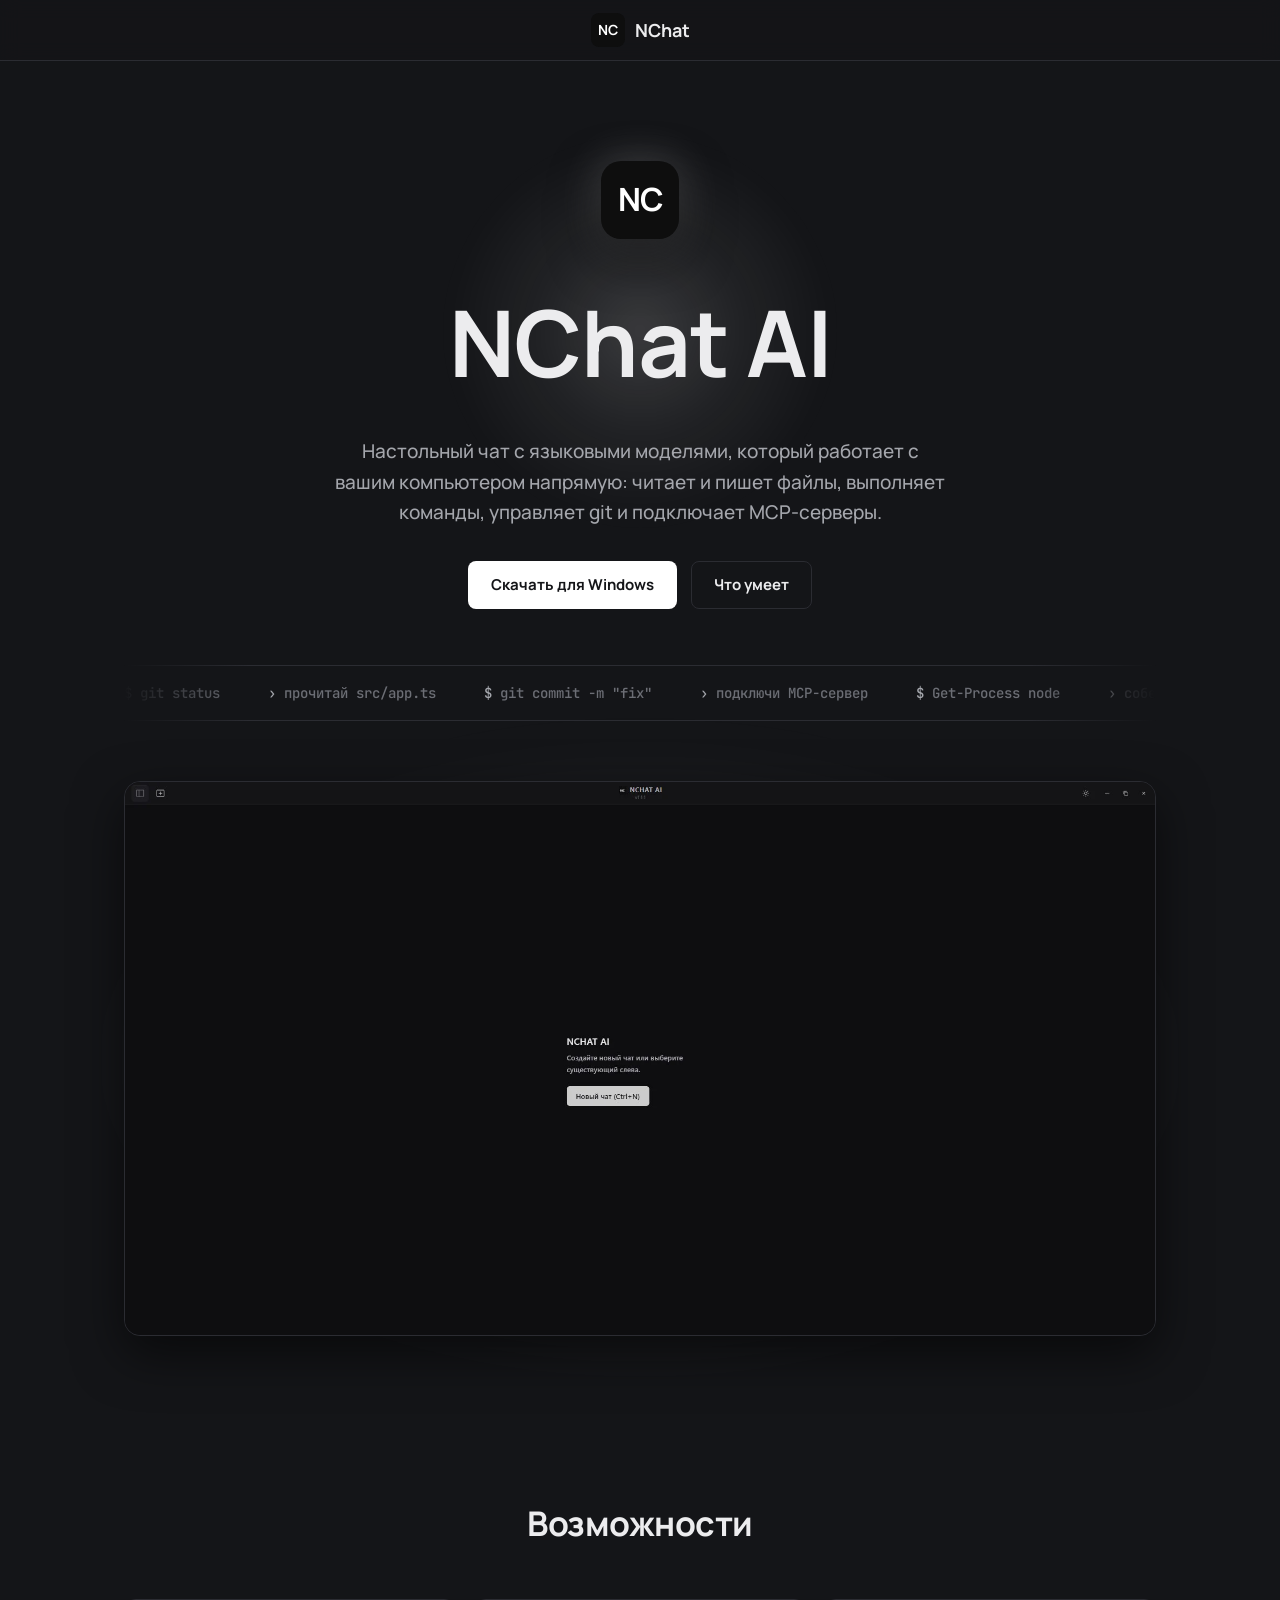
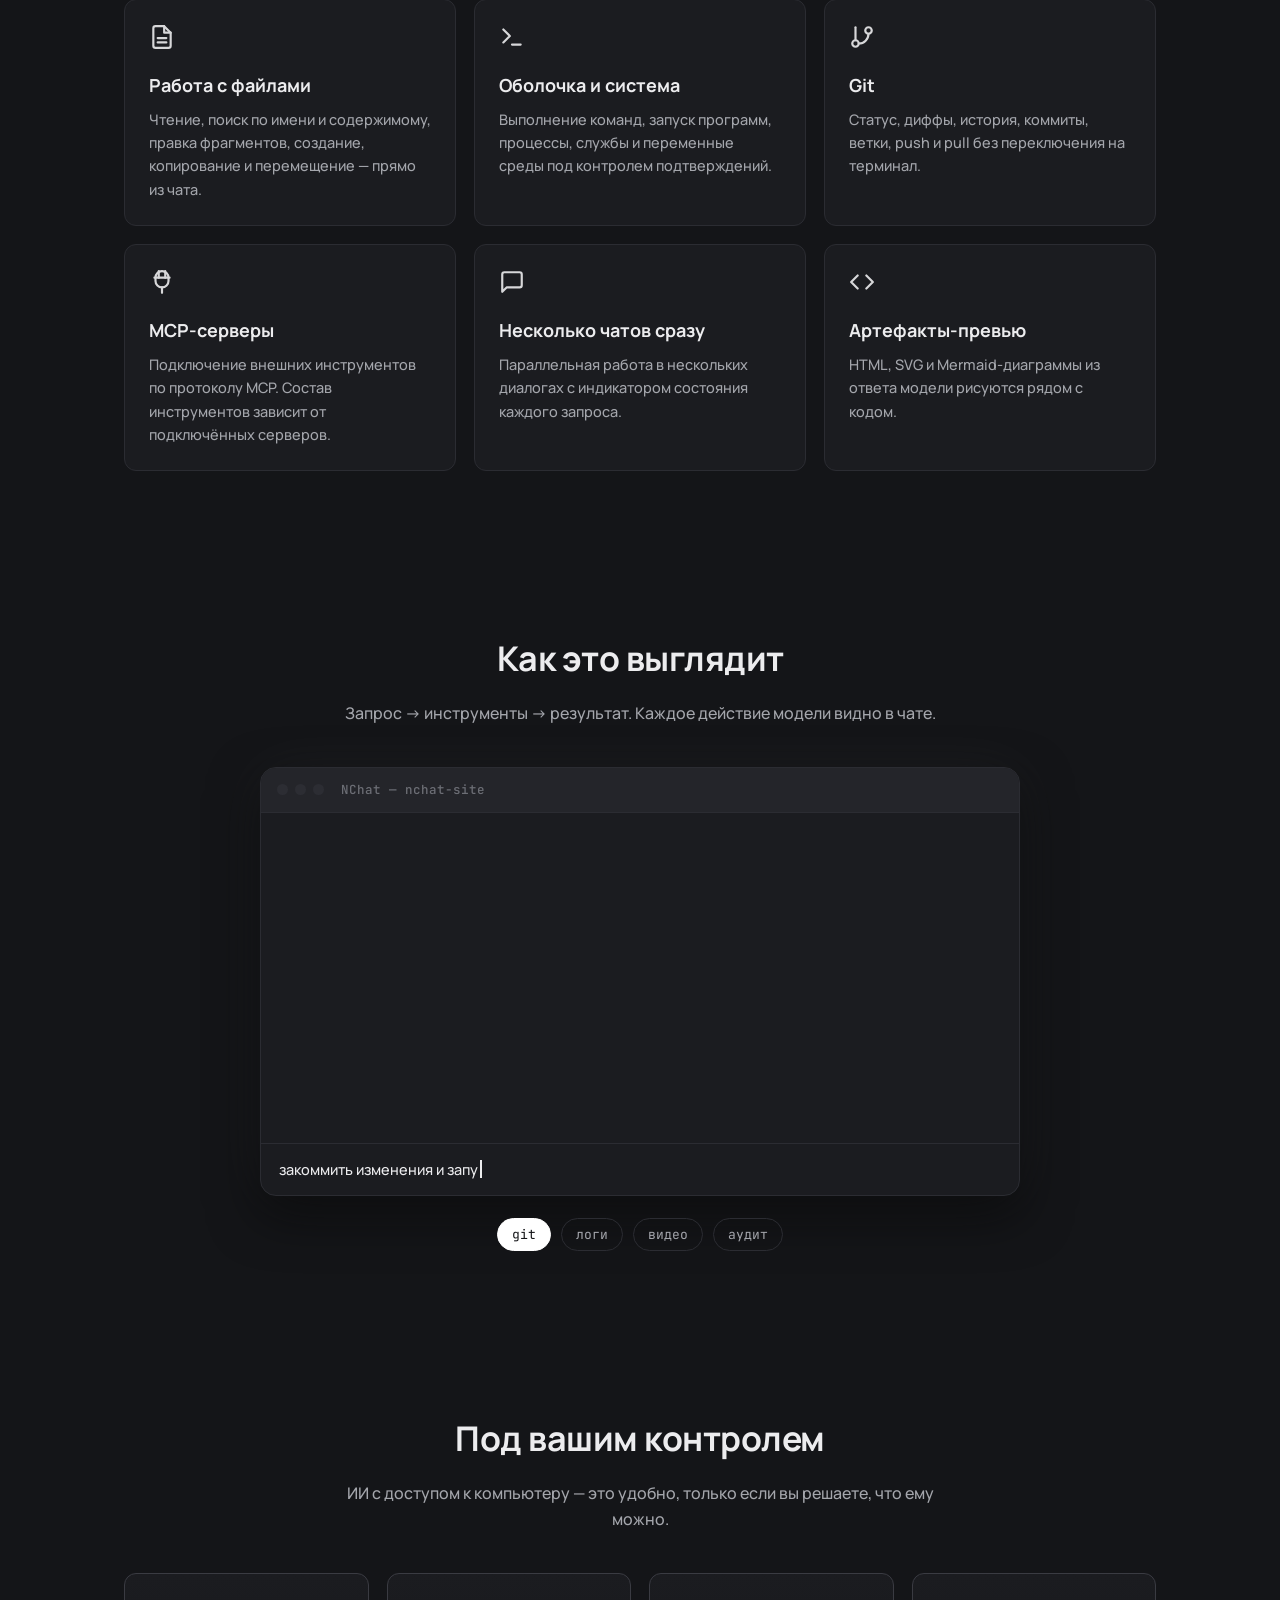
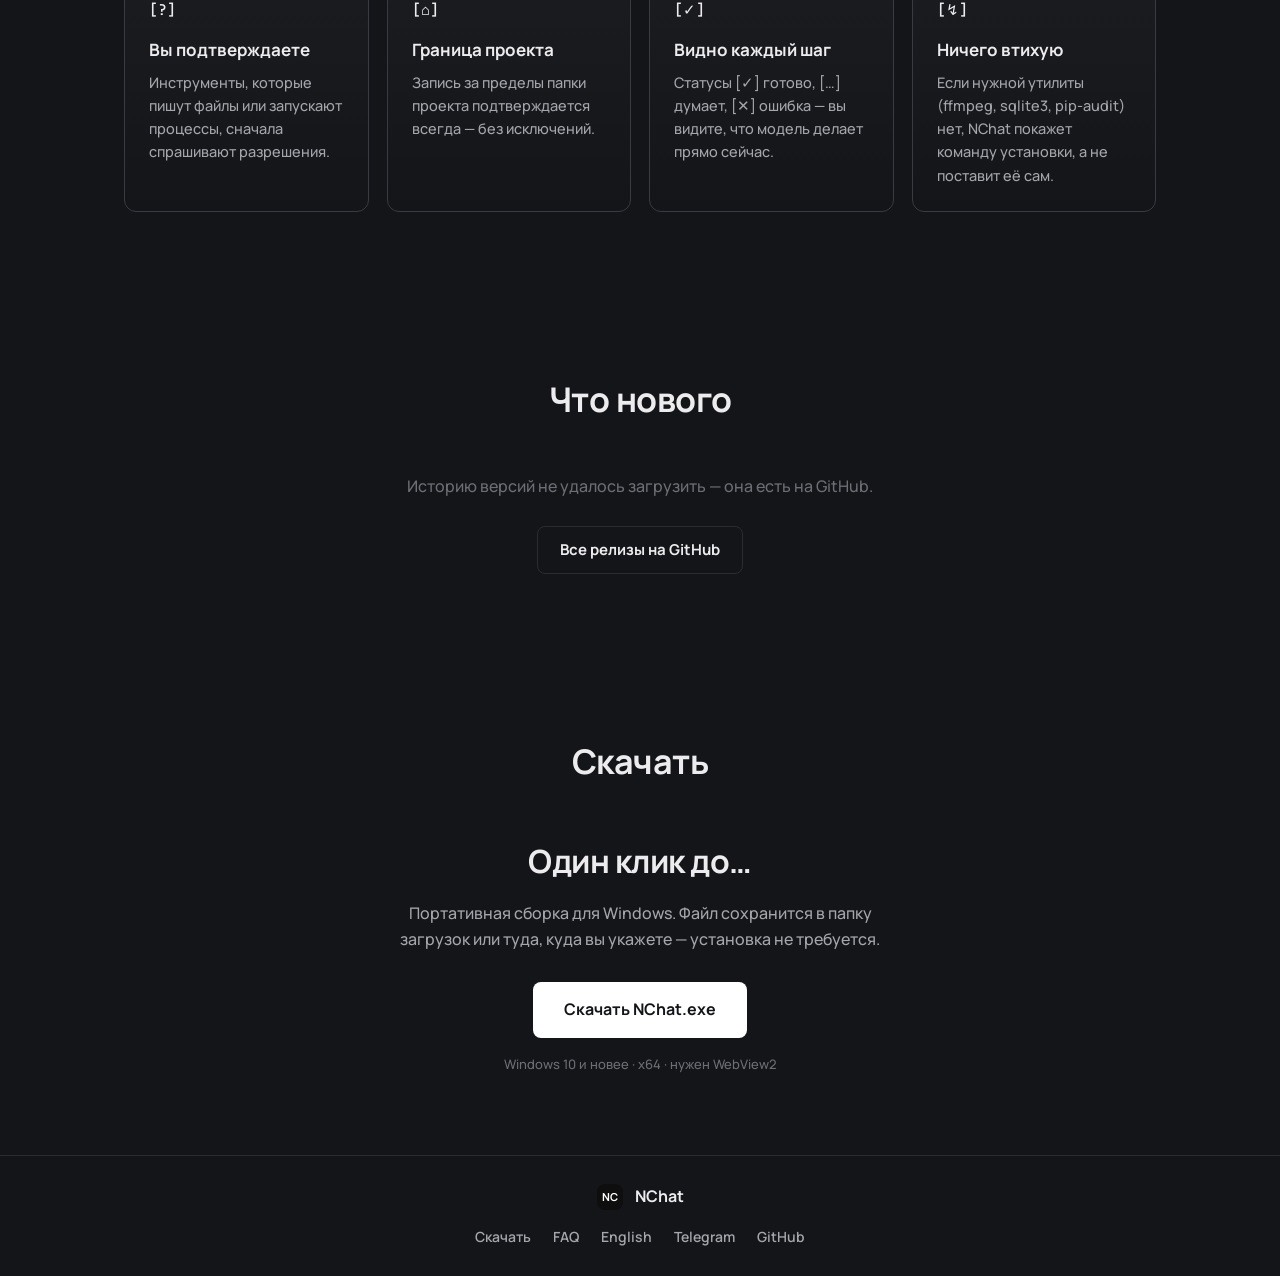
==== commit bee03807: "Revert "Блок «Под себя»: скриншот настроек со свотчами акцента (RU/EN)" This reverts commit b5032f26" ====
--- a/index.html
+++ b/index.html
@@ -31,7 +31,7 @@
   <link rel="preconnect" href="https://fonts.gstatic.com" crossorigin />
   <!-- Manrope с кириллицей (Quicksand русский текст не поддерживает) + JetBrains Mono для акцентов -->
   <link rel="stylesheet" href="https://fonts.googleapis.com/css2?family=Manrope:wght@400;500;600;700;800&family=JetBrains+Mono:wght@400;500&display=swap" />
-  <link rel="stylesheet" href="styles.css?v=9" />
+  <link rel="stylesheet" href="styles.css?v=8" />
 </head>
 <body>
   <header class="site-header">
@@ -161,37 +161,6 @@
       </div>
     </section>
 
-    <!-- Настройки: свотчи перекрашивают свечение вокруг скриншота (script.js, setupCustomize) -->
-    <section id="customize" class="section">
-      <div class="container customize">
-        <div class="customize-copy">
-          <h2 class="section-title customize-title">Под себя</h2>
-          <p class="customize-lead">Тема, акцент, анимации, окно — всё в одном окне настроек. Попробуйте цвет:</p>
-          <div class="swatches" role="group" aria-label="Акцентный цвет">
-            <button type="button" class="swatch" style="--c:#d8a4f5" data-rgb="216, 164, 245" aria-label="#d8a4f5"></button>
-            <button type="button" class="swatch" style="--c:#7c3aed" data-rgb="124, 58, 237" aria-label="#7c3aed"></button>
-            <button type="button" class="swatch" style="--c:#3b82f6" data-rgb="59, 130, 246" aria-label="#3b82f6"></button>
-            <button type="button" class="swatch" style="--c:#06b6d4" data-rgb="6, 182, 212" aria-label="#06b6d4"></button>
-            <button type="button" class="swatch" style="--c:#10b981" data-rgb="16, 185, 129" aria-label="#10b981"></button>
-            <button type="button" class="swatch" style="--c:#f59e0b" data-rgb="245, 158, 11" aria-label="#f59e0b"></button>
-            <button type="button" class="swatch" style="--c:#ef4444" data-rgb="239, 68, 68" aria-label="#ef4444"></button>
-            <button type="button" class="swatch" style="--c:#ec4899" data-rgb="236, 72, 153" aria-label="#ec4899"></button>
-          </div>
-          <ul class="customize-list">
-            <li>Светлая и тёмная тема</li>
-            <li>15 акцентов и свой цвет</li>
-            <li>Режим без анимаций для слабых ноутбуков</li>
-            <li>Скруглённые углы и ширина панели</li>
-            <li>Свои горячие клавиши</li>
-          </ul>
-          <p class="customize-hint">Цвет меняется только в этом блоке — в приложении он сохраняется для всего интерфейса.</p>
-        </div>
-        <div class="customize-shot" id="customize-shot">
-          <img src="assets/settings-modal.png?v=1" alt="Настройки NChat: вкладка «Внешний вид»" loading="lazy" width="724" height="632" />
-        </div>
-      </div>
-    </section>
-
     <!-- Безопасность -->
     <section id="security" class="section">
       <div class="container">
@@ -265,6 +234,6 @@
     </div>
   </footer>
 
-  <script src="script.js?v=6"></script>
+  <script src="script.js?v=5"></script>
 </body>
 </html>
--- a/styles.css
+++ b/styles.css
@@ -503,106 +503,6 @@
   .marquee-track { animation: none; }
 }
 
-/* ─────────── Под себя (настройки) ─────────── */
-
-.customize {
-  --pick-rgb: 124, 58, 237;
-  display: grid;
-  grid-template-columns: minmax(0, 0.9fr) minmax(0, 1.1fr);
-  gap: 56px;
-  align-items: center;
-}
-
-.customize-title { text-align: left; margin-bottom: 16px; }
-
-.customize-lead { color: var(--text-secondary); margin-bottom: 20px; }
-
-.swatches { display: flex; flex-wrap: wrap; gap: 10px; margin-bottom: 28px; }
-
-.swatch {
-  width: 30px;
-  height: 30px;
-  border-radius: 50%;
-  border: 2px solid transparent;
-  background: var(--c);
-  box-shadow: 0 0 0 2px var(--bg-primary) inset;
-  cursor: pointer;
-  transition: transform var(--transition-slow), border-color var(--transition), box-shadow var(--transition-slow);
-}
-
-.swatch:hover { transform: scale(1.12); }
-.swatch:focus-visible { outline: 2px solid var(--text-primary); outline-offset: 3px; }
-
-.swatch.active {
-  border-color: var(--c);
-  transform: scale(1.12);
-  box-shadow: 0 0 0 3px var(--bg-primary) inset, 0 0 18px var(--c);
-}
-
-.customize-list { list-style: none; display: grid; gap: 10px; margin-bottom: 18px; }
-
-.customize-list li { position: relative; padding-left: 22px; color: var(--text-primary); }
-
-.customize-list li::before {
-  content: '';
-  position: absolute;
-  left: 0;
-  top: 0.62em;
-  width: 8px;
-  height: 8px;
-  border-radius: 50%;
-  background: rgb(var(--pick-rgb));
-  box-shadow: 0 0 10px rgba(var(--pick-rgb), 0.8);
-  transition: background var(--transition-slow), box-shadow var(--transition-slow);
-}
-
-.customize-hint { font-size: 13px; color: var(--text-muted); }
-
-.customize-shot { position: relative; perspective: 1200px; }
-
-/* Свечение и рамка берут выбранный цвет: переход в 600 мс, чтобы смена была заметной */
-.customize-shot::before {
-  content: '';
-  position: absolute;
-  inset: -10%;
-  background: radial-gradient(ellipse at center, rgba(var(--pick-rgb), 0.38) 0%, rgba(var(--pick-rgb), 0.1) 45%, transparent 72%);
-  filter: blur(34px);
-  z-index: 0;
-  pointer-events: none;
-  transition: background 600ms var(--ease-out);
-}
-
-.customize-shot img {
-  position: relative;
-  z-index: 1;
-  display: block;
-  width: 100%;
-  height: auto;
-  border-radius: var(--radius-lg);
-  border: 1px solid rgba(var(--pick-rgb), 0.45);
-  box-shadow: var(--shadow-lg), 0 0 0 1px rgba(0, 0, 0, 0.4);
-  transform: rotateY(-6deg) rotateX(3deg);
-  transition: transform 700ms var(--ease-out), border-color 600ms var(--ease-out);
-}
-
-.customize-shot:hover img { transform: rotateY(0deg) rotateX(0deg) scale(1.01); }
-
-.customize-shot.pulse img { animation: shotPulse 600ms var(--ease-out); }
-
-@keyframes shotPulse {
-  0% { box-shadow: var(--shadow-lg), 0 0 0 0 rgba(var(--pick-rgb), 0.55); }
-  100% { box-shadow: var(--shadow-lg), 0 0 0 18px rgba(var(--pick-rgb), 0); }
-}
-
-@media (max-width: 860px) {
-  .customize { grid-template-columns: 1fr; gap: 36px; }
-  .customize-title { text-align: center; }
-  .customize-lead, .customize-hint { text-align: center; }
-  .swatches { justify-content: center; }
-  .customize-list { justify-content: center; }
-  .customize-shot img { transform: none; }
-}
-
 /* ─────────── Адаптив ─────────── */
 
 @media (max-width: 640px) {
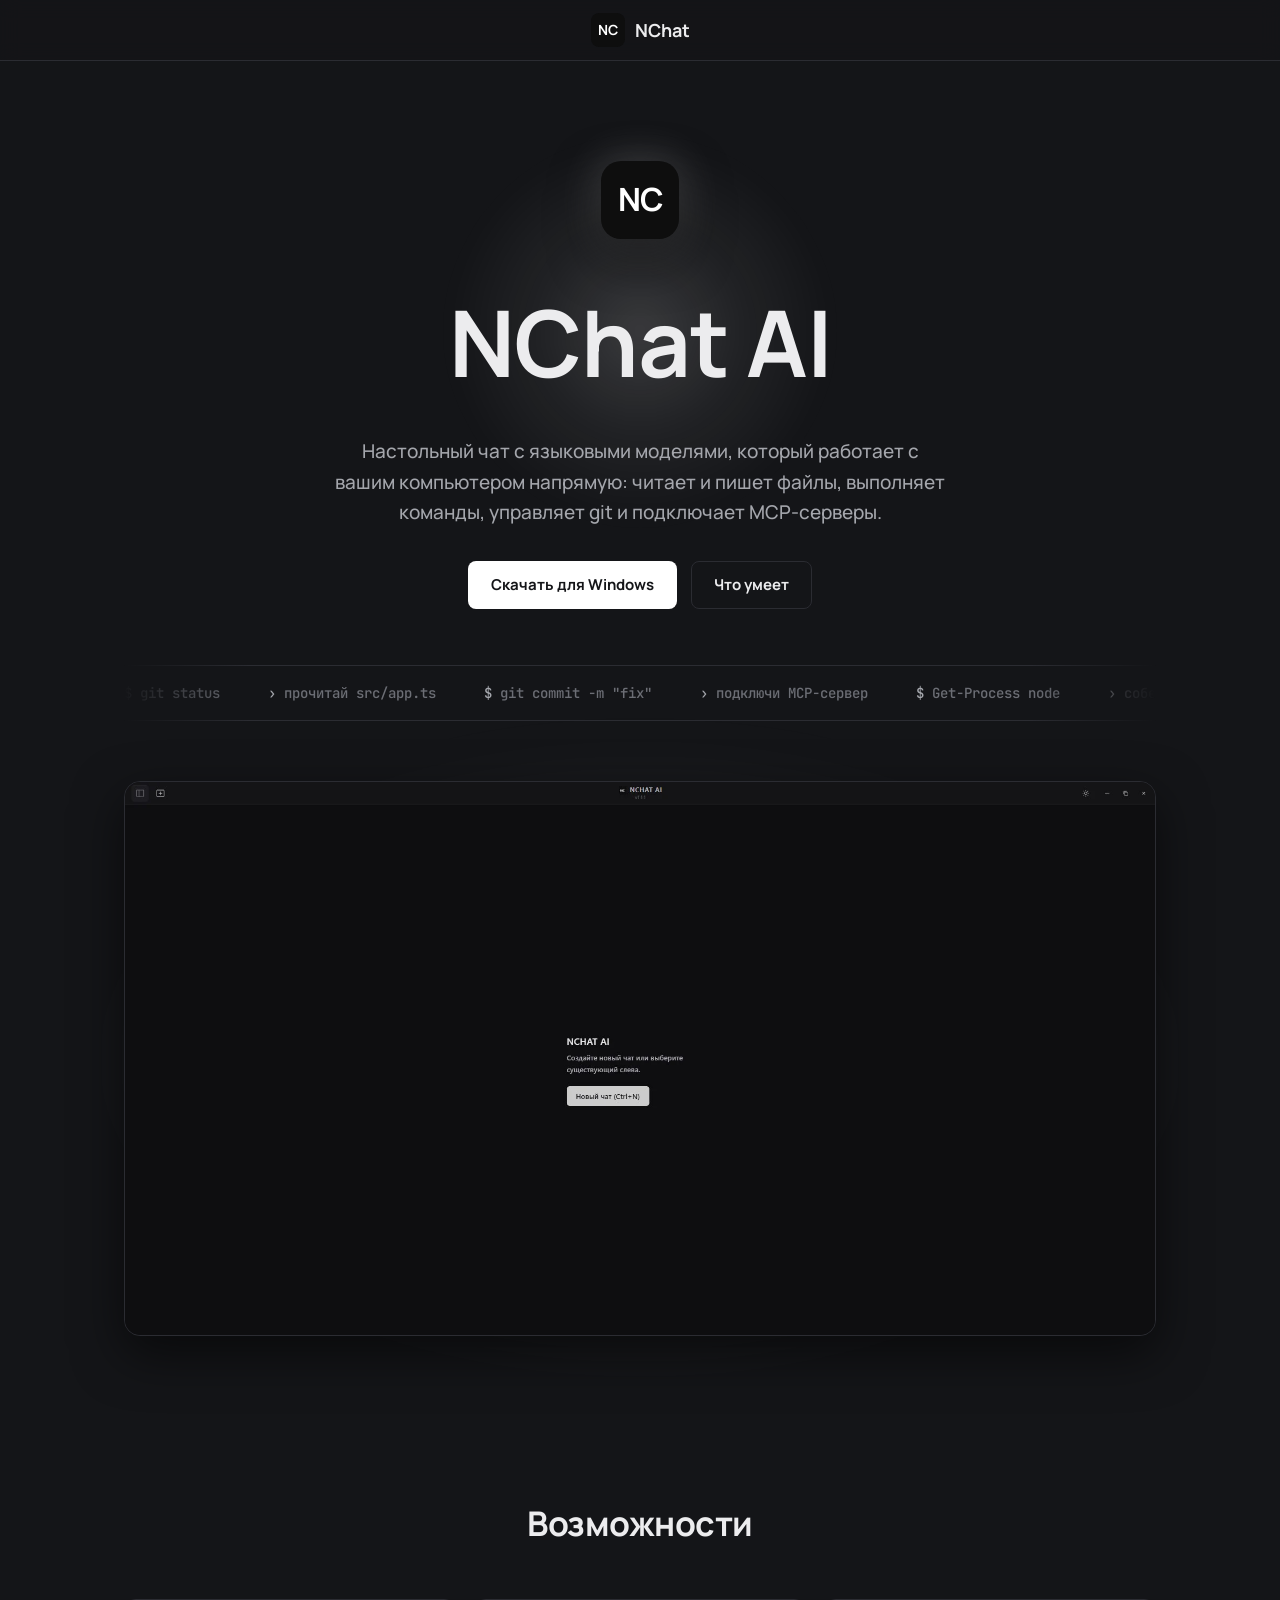
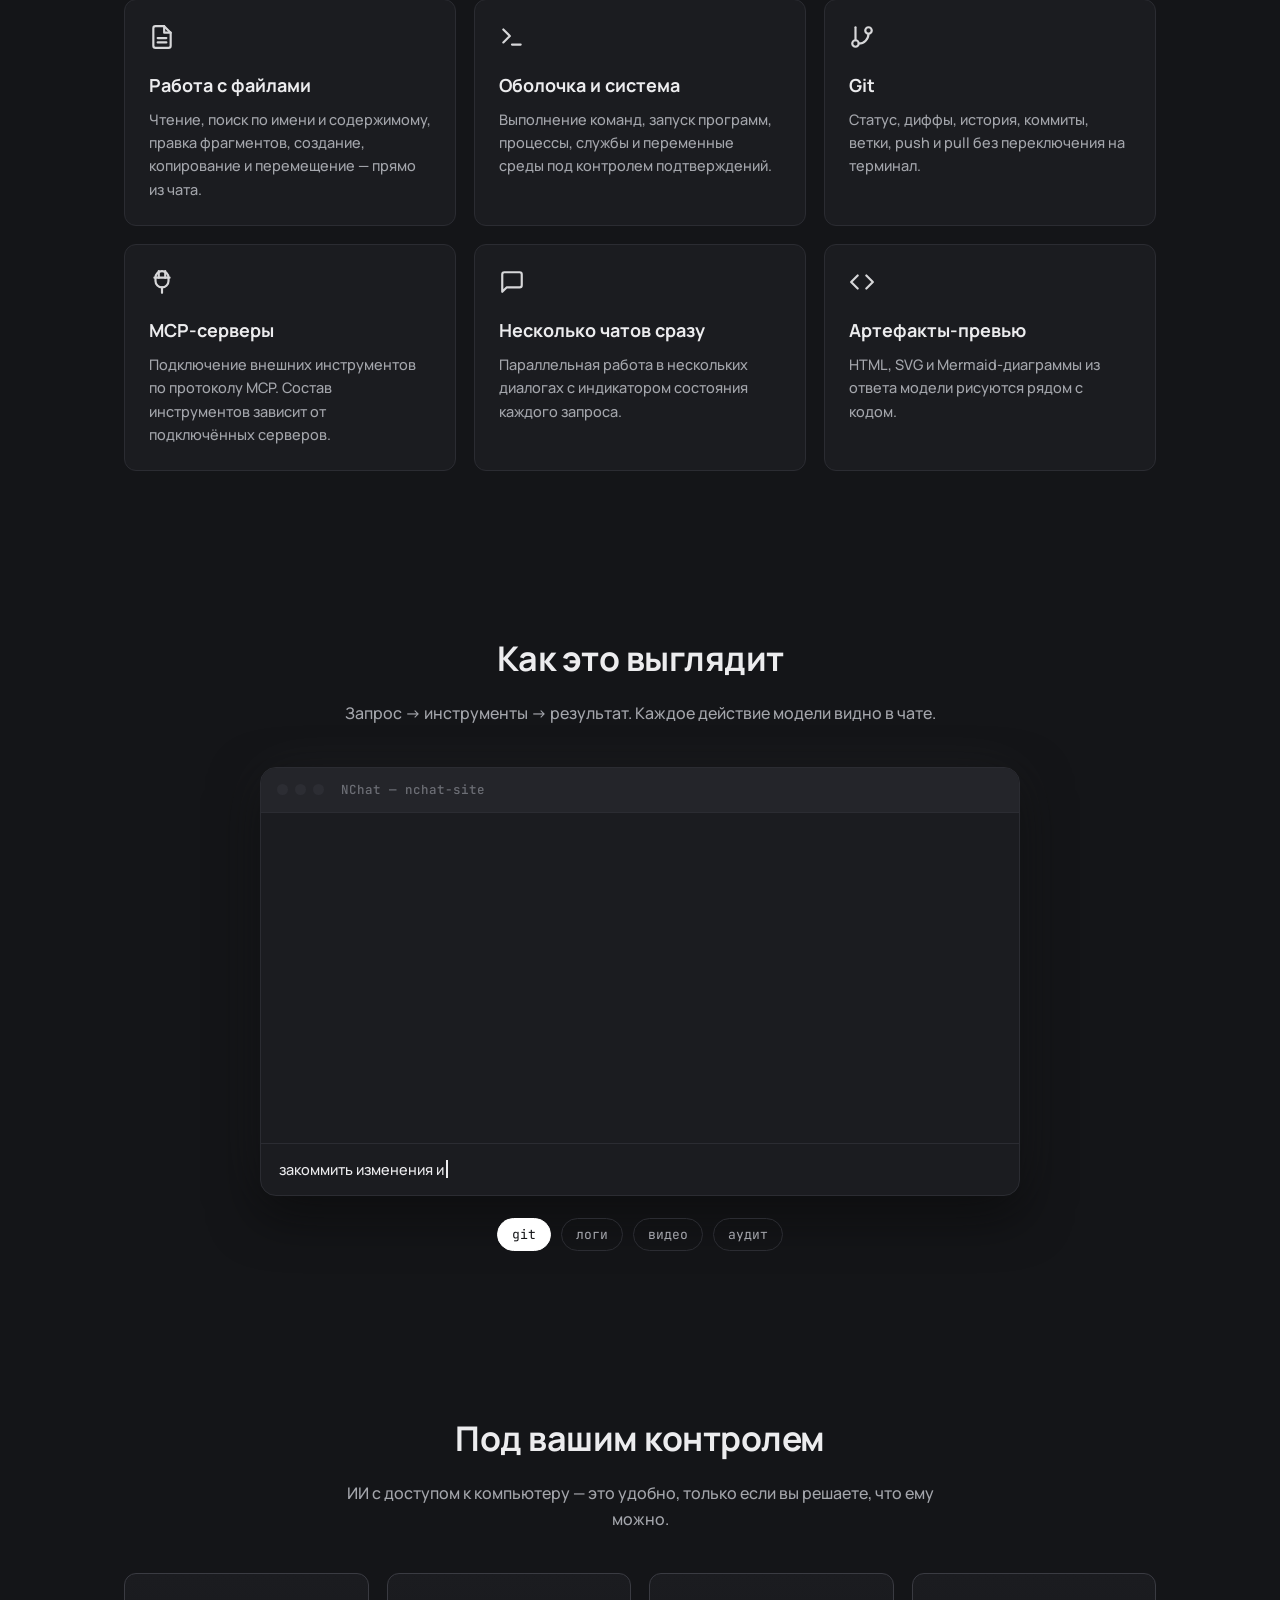
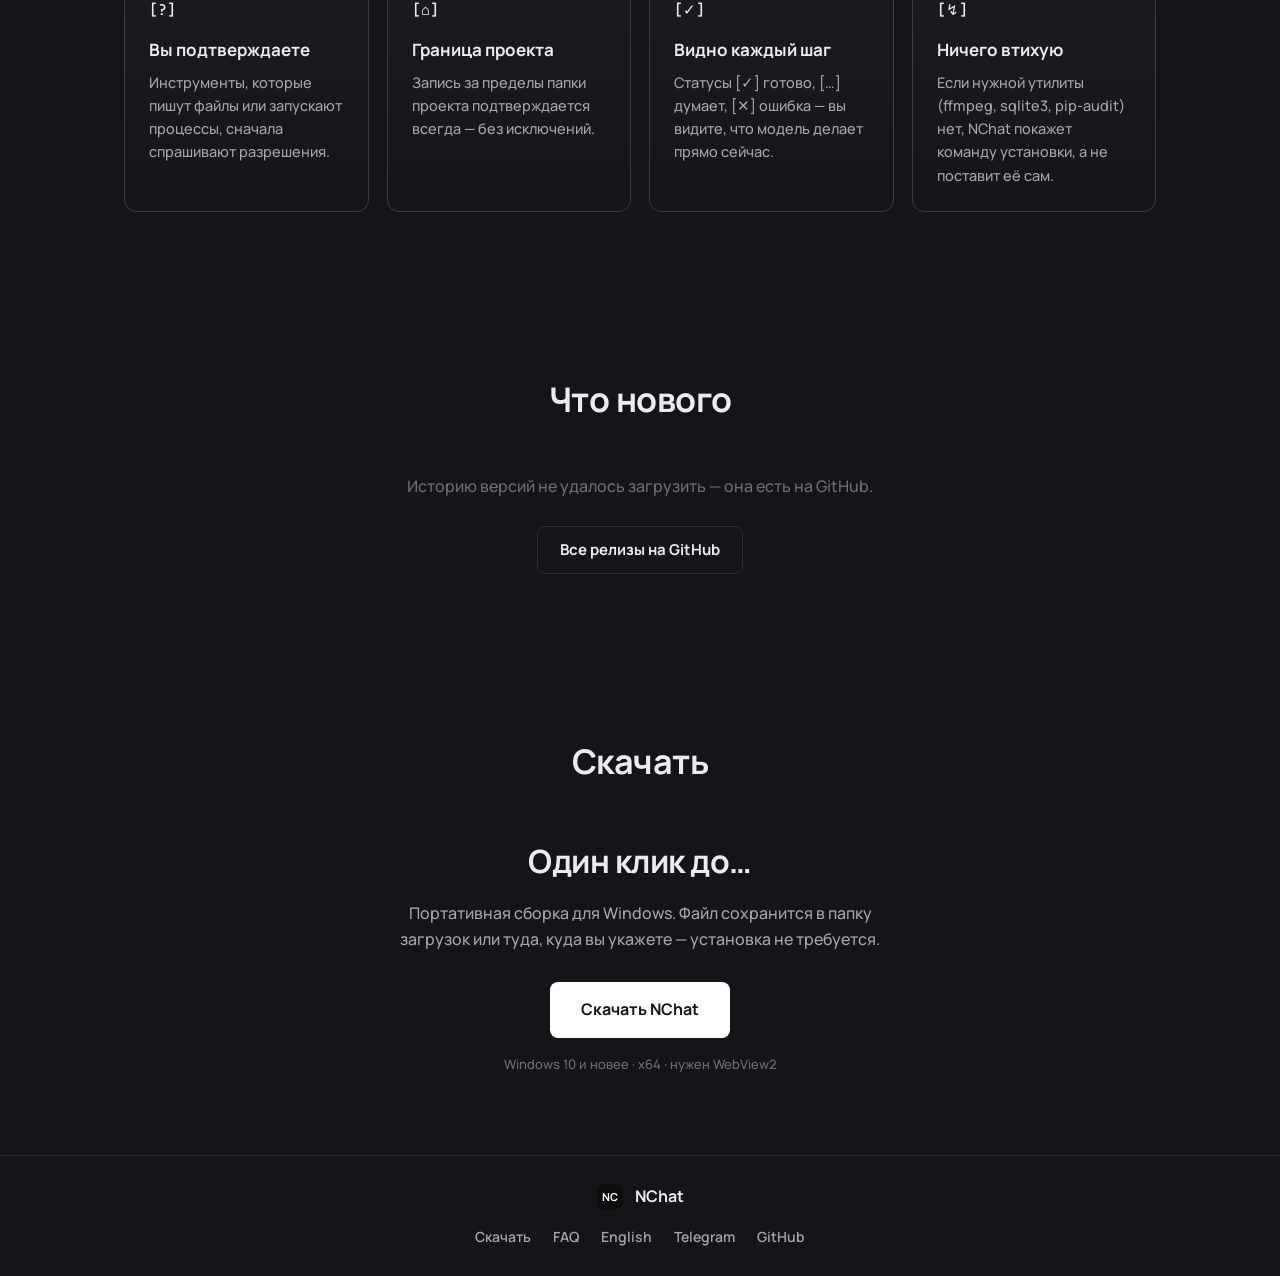
==== commit 0d002e3f: "Download: link to the latest release .exe whatever its name; add v1.1.2 to en/releases.json" ====
--- a/index.html
+++ b/index.html
@@ -21,7 +21,7 @@
   <meta property="og:locale" content="ru_RU" />
   <meta name="twitter:card" content="summary_large_image" />
   <script type="application/ld+json">
-  {"@context":"https://schema.org","@type":"SoftwareApplication","name":"NChat","alternateName":["NChat AI","NeuralChat"],"downloadUrl":"https://github.com/uzuqween/nchat-site/releases/latest/download/NChat.exe","sameAs":["https://github.com/uzuqween/nchat-site","https://t.me/NChat_AI"],"operatingSystem":"Windows","applicationCategory":"DeveloperApplication","inLanguage":["ru","en"],"isAccessibleForFree":true,"description":"Настольный ИИ-чат: файлы, оболочка, git, MCP-серверы и параллельные чаты в одном окне.","url":"https://uzuqween.github.io/nchat-site/","image":"https://uzuqween.github.io/nchat-site/assets/main.jpg?v=112","offers":{"@type":"Offer","price":"0","priceCurrency":"RUB"}}
+  {"@context":"https://schema.org","@type":"SoftwareApplication","name":"NChat","alternateName":["NChat AI","NeuralChat"],"downloadUrl":"https://github.com/uzuqween/nchat-site/releases/latest","sameAs":["https://github.com/uzuqween/nchat-site","https://t.me/NChat_AI"],"operatingSystem":"Windows","applicationCategory":"DeveloperApplication","inLanguage":["ru","en"],"isAccessibleForFree":true,"description":"Настольный ИИ-чат: файлы, оболочка, git, MCP-серверы и параллельные чаты в одном окне.","url":"https://uzuqween.github.io/nchat-site/","image":"https://uzuqween.github.io/nchat-site/assets/main.jpg?v=112","offers":{"@type":"Offer","price":"0","priceCurrency":"RUB"}}
   </script>
   <script type="application/ld+json">
   {"@context":"https://schema.org","@type":"WebSite","name":"NChat","alternateName":["NChat AI","NeuralChat","NChat (NeuralChat)"],"url":"https://uzuqween.github.io/nchat-site/"}
@@ -211,8 +211,8 @@
           Портативная сборка для Windows. Файл сохранится в папку загрузок или
           туда, куда вы укажете — установка не требуется.
         </p>
-        <a class="btn btn-primary btn-lg" id="download-btn" href="https://github.com/uzuqween/nchat-site/releases/latest/download/NChat.exe">
-          Скачать NChat.exe
+        <a class="btn btn-primary btn-lg" id="download-btn" href="https://github.com/uzuqween/nchat-site/releases/latest">
+          Скачать NChat
         </a>
         <p class="download-stats" id="download-stats" hidden></p>
         <p class="download-note">Windows 10 и новее · x64 · нужен WebView2</p>
